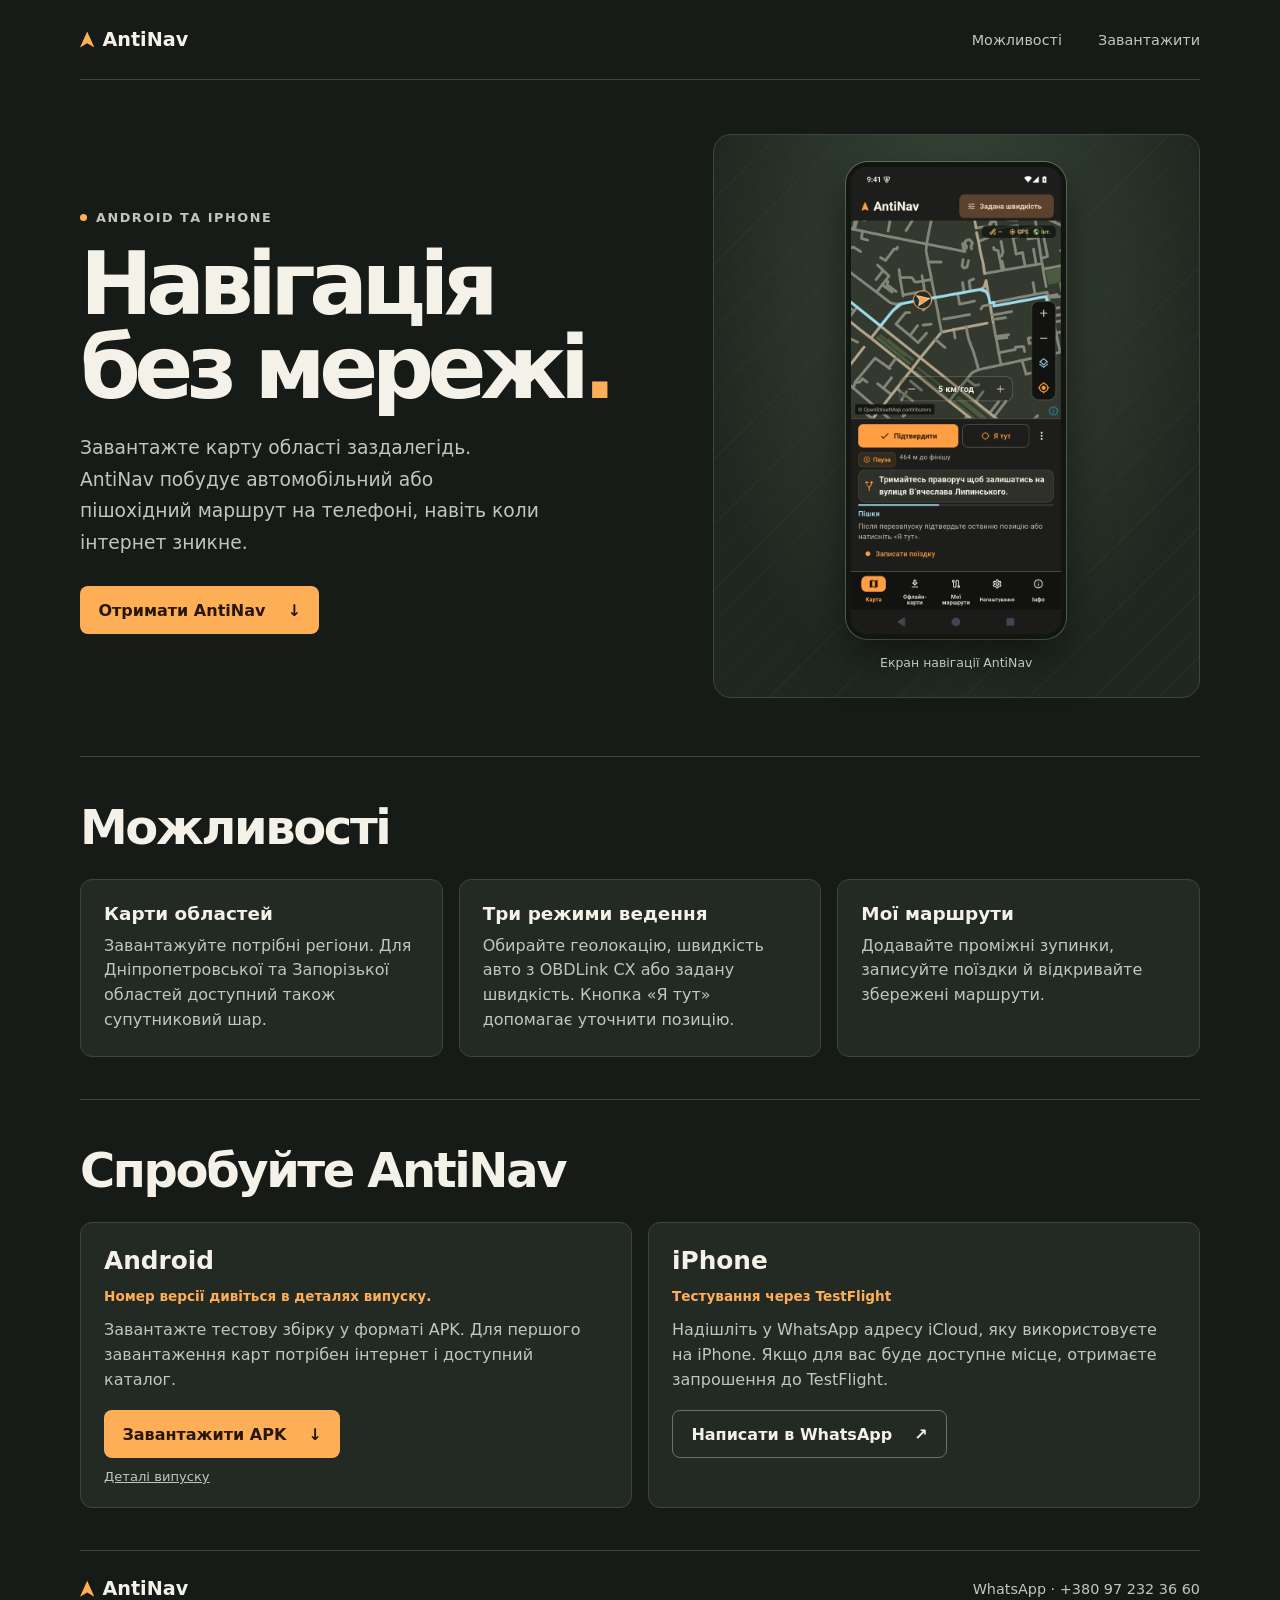
==== index.html @ 68376d42 "Publish the AntiNav product page" ====
<!doctype html>
<html lang="uk">
<head>
  <meta charset="utf-8">
  <meta name="viewport" content="width=device-width, initial-scale=1">
  <meta name="description" content="AntiNav — український офлайн-навігатор для Android та iPhone. Завантажте тестову версію або долучіться до TestFlight.">
  <meta name="theme-color" content="#171b18">
  <title>AntiNav — офлайн-навігація</title>
  <link rel="stylesheet" href="site.css">
  <script src="site.js" defer></script>
</head>
<body>
  <header class="shell top">
    <a class="brand" href="./"><span class="marker" aria-hidden="true"></span> AntiNav</a>
    <nav aria-label="Навігація сторінкою">
      <a href="#about">Можливості</a>
      <a href="#download">Завантажити</a>
    </nav>
  </header>

  <main class="shell">
    <section class="hero" aria-labelledby="title">
      <div class="intro">
        <p class="eyebrow"><span></span> Android та iPhone</p>
        <h1 id="title">Навігація<br>без мережі<span>.</span></h1>
        <p class="lead">Завантажте карту області заздалегідь. AntiNav побудує автомобільний або пішохідний маршрут на телефоні, навіть коли інтернет зникне.</p>
        <a class="button primary" href="#download">Отримати AntiNav <span aria-hidden="true">↓</span></a>
      </div>
      <figure class="preview">
        <div class="phone">
          <img src="map-preview.png" width="1080" height="2400" alt="Екран AntiNav з офлайн-картою, лінією маршруту та кнопкою «Я тут»">
        </div>
        <figcaption>Екран навігації AntiNav</figcaption>
      </figure>
    </section>

    <section class="section" id="about" aria-labelledby="features-title">
      <h2 id="features-title">Можливості</h2>
      <div class="features">
        <article><h3>Карти областей</h3><p>Завантажуйте потрібні регіони. Для Дніпропетровської та Запорізької областей доступний також супутниковий шар.</p></article>
        <article><h3>Три режими ведення</h3><p>Обирайте геолокацію, швидкість авто з OBDLink CX або задану швидкість. Кнопка «Я тут» допомагає уточнити позицію.</p></article>
        <article><h3>Мої маршрути</h3><p>Додавайте проміжні зупинки, записуйте поїздки й відкривайте збережені маршрути.</p></article>
      </div>
    </section>

    <section class="section download" id="download" aria-labelledby="download-title">
      <h2 id="download-title">Спробуйте AntiNav</h2>
      <div class="cards">
        <article class="card">
          <h3>Android</h3>
          <p class="version" id="android-version" aria-live="polite">Перевіряємо номер версії…</p>
          <p>Завантажте тестову збірку у форматі APK. Для першого завантаження карт потрібен інтернет і доступний каталог.</p>
          <a class="button primary" href="https://github.com/prosto-dev/antinav-site/releases/latest/download/AntiNav.apk">Завантажити APK <span aria-hidden="true">↓</span></a>
          <a class="small-link" href="https://github.com/prosto-dev/antinav-site/releases/latest">Деталі випуску</a>
        </article>
        <article class="card">
          <h3>iPhone</h3>
          <p class="version">Тестування через TestFlight</p>
          <p>Надішліть у WhatsApp адресу iCloud, яку використовуєте на iPhone. Якщо для вас буде доступне місце, отримаєте запрошення до TestFlight.</p>
          <a class="button outline" href="https://wa.me/380972323660?text=%D0%92%D1%96%D1%82%D0%B0%D1%8E%21%20%D0%A5%D0%BE%D1%87%D1%83%20%D1%82%D0%B5%D1%81%D1%82%D1%83%D0%B2%D0%B0%D1%82%D0%B8%20AntiNav%20%D0%BD%D0%B0%20iPhone.%20%D0%9C%D0%BE%D1%8F%20%D0%B0%D0%B4%D1%80%D0%B5%D1%81%D0%B0%20iCloud%3A%20">Написати в WhatsApp <span aria-hidden="true">↗</span></a>
        </article>
      </div>
    </section>
  </main>

  <footer class="shell foot">
    <span class="brand"><span class="marker" aria-hidden="true"></span> AntiNav</span>
    <a href="https://wa.me/380972323660">WhatsApp · +380 97 232 36 60</a>
  </footer>
</body>
</html>
---- site.css ----
:root {
  color-scheme: dark;
  --ink: #171b18;
  --panel: #232923;
  --line: #3c473c;
  --text: #f4f1e8;
  --muted: #c0c7bc;
  --accent: #ffae58;
  font-family: "Inter", system-ui, sans-serif;
  background: var(--ink);
  color: var(--text);
}
* { box-sizing: border-box; }
body { margin: 0; }
a { color: inherit; }
a:focus-visible { outline: 2px solid var(--accent); outline-offset: 5px; }
.shell { width: min(1120px, calc(100% - 64px)); margin-inline: auto; }
.top, .foot { display: flex; justify-content: space-between; align-items: center; gap: 20px; }
.top { min-height: 80px; border-bottom: 1px solid var(--line); }
.brand { display: inline-flex; align-items: center; gap: .5rem; font-size: 1.2rem; font-weight: 800; text-decoration: none; }
.marker { width: .9rem; height: 1rem; background: var(--accent); clip-path: polygon(50% 0, 100% 100%, 50% 73%, 0 100%); }
nav { display: flex; gap: clamp(16px, 4vw, 36px); }
nav a, .foot a { color: var(--muted); text-decoration: none; font-size: .9rem; }
nav a:hover, .foot a:hover, .small-link:hover { color: var(--accent); }
.hero { display: grid; grid-template-columns: 1fr .82fr; align-items: center; gap: 38px; padding: 54px 0 58px; }
.eyebrow { display: flex; align-items: center; gap: 9px; color: var(--muted); font-size: .8rem; font-weight: 650; letter-spacing: .12em; text-transform: uppercase; }
.eyebrow span { width: 7px; height: 7px; background: var(--accent); border-radius: 50%; }
h1 { margin: 18px 0; font-size: clamp(3rem, 6.8vw, 6.5rem); font-weight: 820; line-height: .96; letter-spacing: -.075em; }
h1 span { color: var(--accent); }
.lead { max-width: 470px; color: var(--muted); font-size: clamp(1rem, 1.8vw, 1.17rem); line-height: 1.68; margin: 22px 0 28px; }
.button { display: inline-flex; align-items: center; justify-content: space-between; gap: 22px; padding: .85rem 1.15rem; min-height: 48px; border-radius: 8px; text-decoration: none; font-weight: 750; transition: background-color .18s; }
.primary { background: var(--accent); color: #271707; }
.primary:hover { background: #ffc17f; }
.outline { border: 1px solid #657368; }
.outline:hover { background: #334035; }
.preview { margin: 0; min-height: 520px; padding: 27px; display: grid; place-items: center; align-content: center; border: 1px solid var(--line); border-radius: 18px; background: radial-gradient(ellipse at 50% 27%, #3c4b3d, transparent 75%), repeating-linear-gradient(135deg, transparent 0 22px, #a3b49c0c 22px 23px), #202720; }
.phone { width: min(100%, 220px); overflow: hidden; border-radius: 22px; border: 5px solid #111611; box-shadow: 0 20px 44px #0008, 0 0 0 1px #6c7865; }
.phone img { width: 100%; height: auto; display: block; }
figcaption { color: var(--muted); margin-top: 16px; font-size: .78rem; }
.section { padding: 42px 0; border-top: 1px solid var(--line); }
h2 { margin: 0 0 24px; font-size: clamp(1.85rem, 4vw, 3rem); letter-spacing: -.05em; }
h3 { margin: 0 0 10px; font-size: 1.15rem; }
.features, .cards { display: grid; gap: 16px; }
.features { grid-template-columns: repeat(3, 1fr); }
.features article, .card { padding: 23px; background: var(--panel); border: 1px solid var(--line); border-radius: 12px; }
.features p, .card p { color: var(--muted); line-height: 1.55; margin: 0; }
.cards { grid-template-columns: 1fr 1fr; }
.card { display: flex; flex-direction: column; align-items: flex-start; gap: 11px; }
.card h3 { margin: 0; font-size: 1.55rem; }
.card .version { font-size: .85rem; color: var(--accent); font-weight: 700; }
.card .button { margin-top: 7px; }
.small-link { font-size: .82rem; color: var(--muted); }
.foot { border-top: 1px solid var(--line); padding: 26px 0 38px; flex-wrap: wrap; }
@media (max-width: 760px) {
  .shell { width: calc(100% - 36px); }
  .hero { grid-template-columns: 1fr; gap: 28px; padding: 32px 0 40px; }
  .preview { min-height: auto; padding: 24px; }
  .phone { width: min(100%, 182px); }
  .features, .cards { grid-template-columns: 1fr; }
  .section { padding: 32px 0; }
}
@media (prefers-reduced-motion: reduce) {
  .button { transition: none; }
}
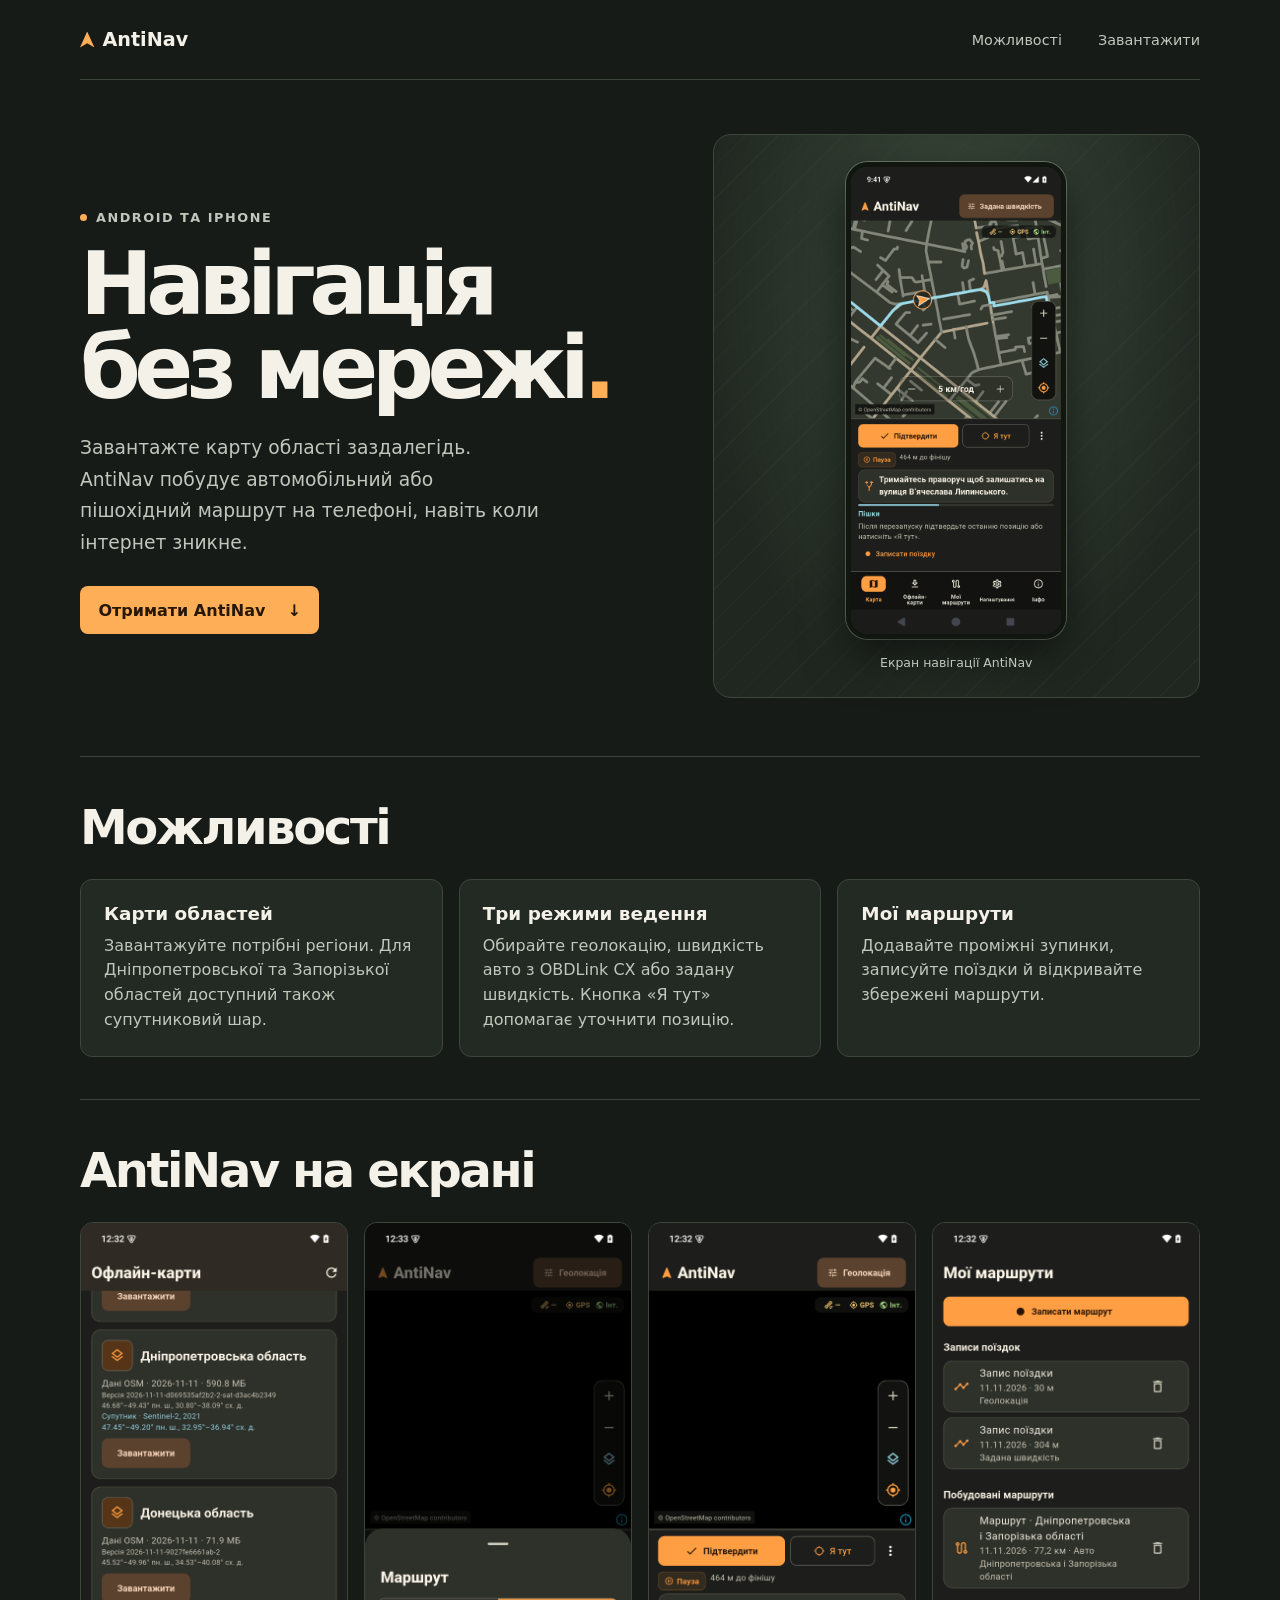
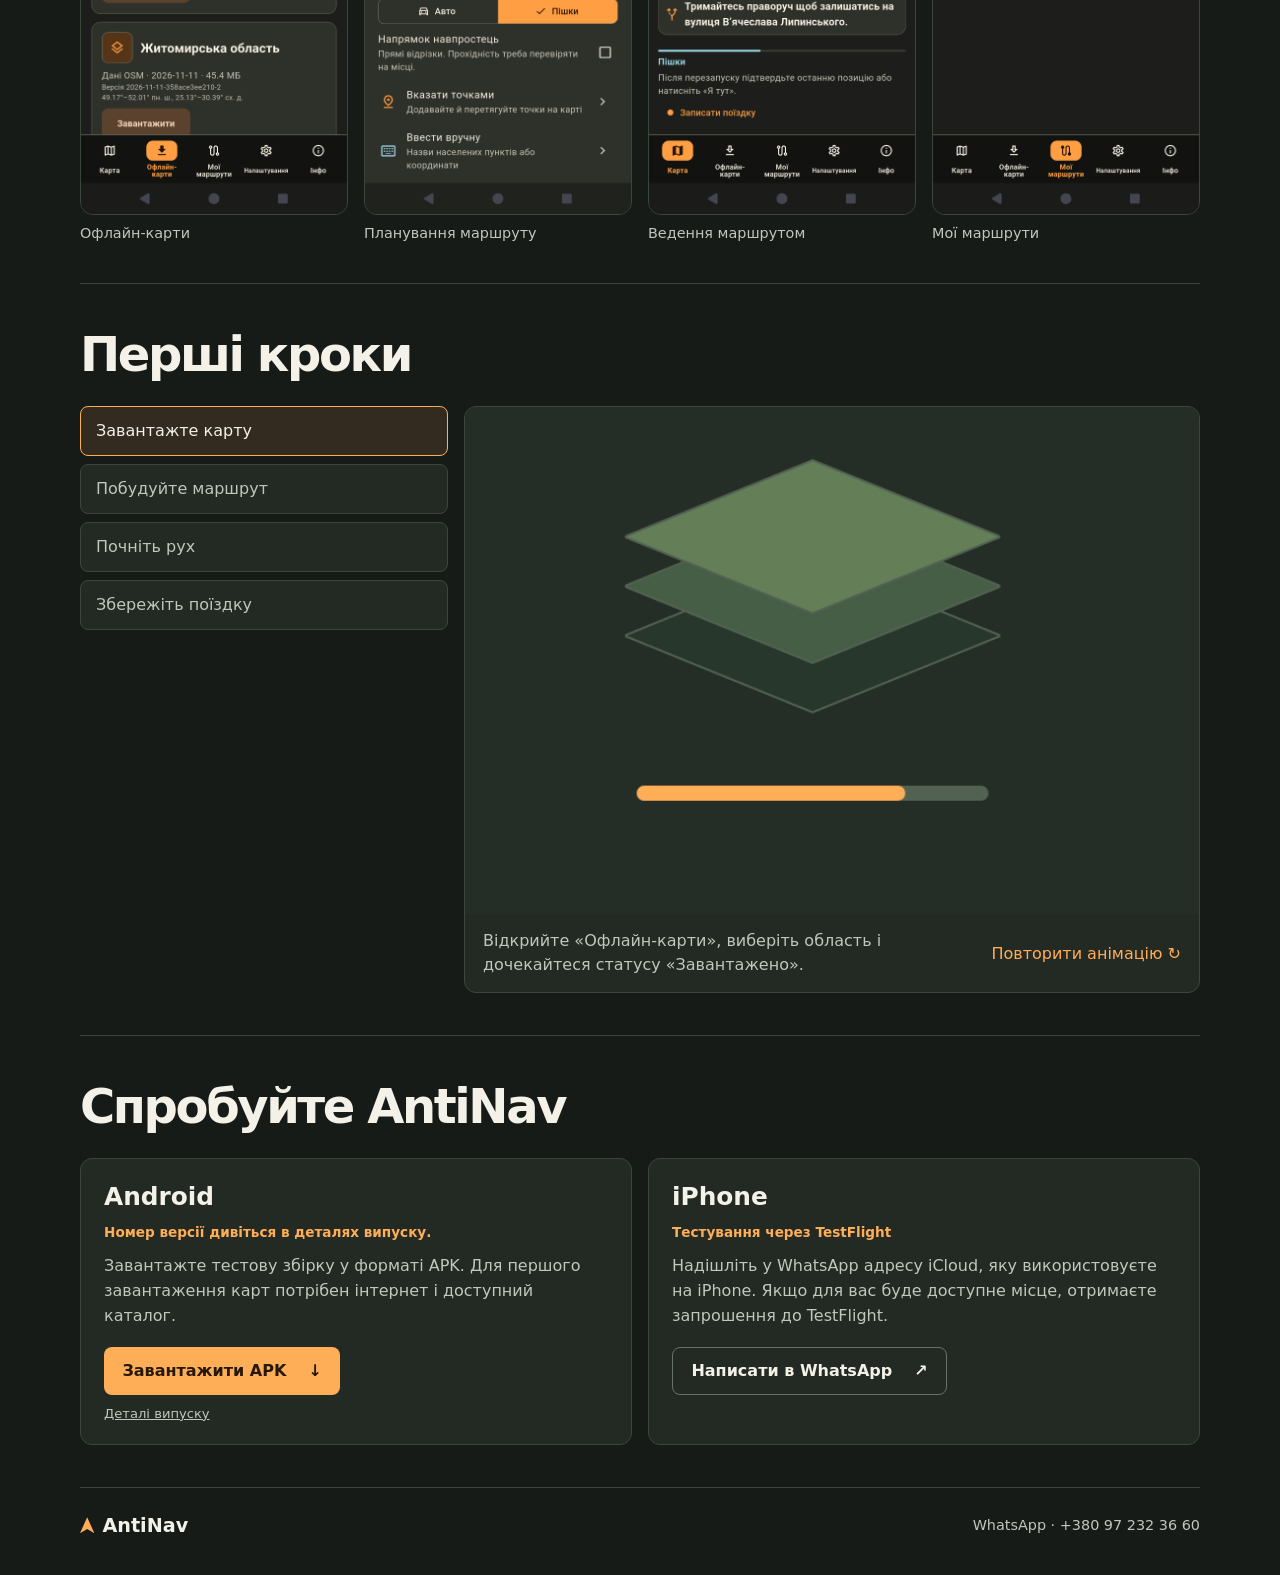
==== commit e0e4932f: "Add the AntiNav gallery and animated guide" ====
--- a/index.html
+++ b/index.html
@@ -8,6 +8,7 @@
   <title>AntiNav — офлайн-навігація</title>
   <link rel="stylesheet" href="site.css">
   <script src="site.js" defer></script>
+  <script src="guide.js" defer></script>
 </head>
 <body>
   <header class="shell top">
@@ -43,6 +44,47 @@
       </div>
     </section>
 
+    <section class="section" id="screenshots" aria-labelledby="screenshots-title">
+      <h2 id="screenshots-title">AntiNav на екрані</h2>
+      <div class="screenshots">
+        <figure>
+          <a href="screens/maps.png" target="_blank" rel="noopener"><img src="screens/maps.png" width="1080" height="2400" loading="lazy" alt="Відкрити скріншот каталогу офлайн-карт"></a>
+          <figcaption>Офлайн-карти</figcaption>
+        </figure>
+        <figure>
+          <a href="screens/route.png" target="_blank" rel="noopener"><img src="screens/route.png" width="1080" height="2400" loading="lazy" alt="Відкрити скріншот прокладання маршруту"></a>
+          <figcaption>Планування маршруту</figcaption>
+        </figure>
+        <figure>
+          <a href="screens/guidance.png" target="_blank" rel="noopener"><img src="screens/guidance.png" width="1080" height="2400" loading="lazy" alt="Відкрити скріншот ведення маршрутом"></a>
+          <figcaption>Ведення маршрутом</figcaption>
+        </figure>
+        <figure>
+          <a href="screens/trips.png" target="_blank" rel="noopener"><img src="screens/trips.png" width="1080" height="2400" loading="lazy" alt="Відкрити скріншот збережених маршрутів"></a>
+          <figcaption>Мої маршрути</figcaption>
+        </figure>
+      </div>
+    </section>
+
+    <section class="section" id="guide" aria-labelledby="guide-title">
+      <h2 id="guide-title">Перші кроки</h2>
+      <div class="guide">
+        <div class="guide-steps" aria-label="Кроки інструкції">
+          <button type="button" aria-pressed="true" data-step="0">Завантажте карту</button>
+          <button type="button" aria-pressed="false" data-step="1">Побудуйте маршрут</button>
+          <button type="button" aria-pressed="false" data-step="2">Почніть рух</button>
+          <button type="button" aria-pressed="false" data-step="3">Збережіть поїздку</button>
+        </div>
+        <div class="guide-scene">
+          <canvas width="680" height="470" aria-hidden="true"></canvas>
+          <div class="guide-caption">
+            <p id="guide-description" aria-live="polite">Відкрийте «Офлайн-карти», виберіть область і дочекайтеся статусу «Завантажено».</p>
+            <button class="replay" type="button">Повторити анімацію <span aria-hidden="true">↻</span></button>
+          </div>
+        </div>
+      </div>
+    </section>
+
     <section class="section download" id="download" aria-labelledby="download-title">
       <h2 id="download-title">Спробуйте AntiNav</h2>
       <div class="cards">
@@ -50,8 +92,8 @@
           <h3>Android</h3>
           <p class="version" id="android-version" aria-live="polite">Перевіряємо номер версії…</p>
           <p>Завантажте тестову збірку у форматі APK. Для першого завантаження карт потрібен інтернет і доступний каталог.</p>
-          <a class="button primary" href="https://github.com/prosto-dev/antinav-site/releases/latest/download/AntiNav.apk">Завантажити APK <span aria-hidden="true">↓</span></a>
-          <a class="small-link" href="https://github.com/prosto-dev/antinav-site/releases/latest">Деталі випуску</a>
+          <a class="button primary" href="https://github.com/prosto-dev/anti-nav/releases/latest/download/AntiNav.apk">Завантажити APK <span aria-hidden="true">↓</span></a>
+          <a class="small-link" href="https://github.com/prosto-dev/anti-nav/releases/latest">Деталі випуску</a>
         </article>
         <article class="card">
           <h3>iPhone</h3>
--- a/site.css
+++ b/site.css
@@ -51,6 +51,24 @@
 .card .button { margin-top: 7px; }
 .small-link { font-size: .82rem; color: var(--muted); }
 .foot { border-top: 1px solid var(--line); padding: 26px 0 38px; flex-wrap: wrap; }
+.screenshots { display: grid; grid-template-columns: repeat(4, minmax(0, 1fr)); gap: 16px; }
+.screenshots figure { margin: 0; min-width: 0; }
+.screenshots a { display: block; overflow: hidden; border-radius: 13px; border: 1px solid var(--line); }
+.screenshots a:hover { border-color: var(--accent); }
+.screenshots img { display: block; width: 100%; height: auto; }
+.screenshots figcaption { margin-top: 10px; font-size: .9rem; }
+.guide { display: grid; grid-template-columns: minmax(200px, 1fr) minmax(0, 2fr); gap: 16px; }
+.guide-steps { display: grid; align-content: start; gap: 8px; }
+.guide button { cursor: pointer; font: inherit; }
+.guide-steps button { min-height: 50px; padding: 12px 15px; border-radius: 8px; border: 1px solid var(--line); background: var(--panel); color: var(--muted); text-align: left; }
+.guide-steps button[aria-pressed="true"] { color: var(--text); background: #332a20; border-color: var(--accent); }
+.guide button:focus-visible { outline: 2px solid var(--accent); outline-offset: 3px; }
+.guide-scene { overflow: hidden; border: 1px solid var(--line); border-radius: 12px; background: var(--panel); }
+.guide-scene canvas { display: block; width: 100%; height: auto; background: #252e26; }
+.guide-caption { padding: 15px 18px; display: flex; flex-wrap: wrap; align-items: center; gap: 8px 16px; }
+.guide-caption p { flex: 1 1 15rem; margin: 0; color: var(--muted); line-height: 1.5; }
+.replay { min-height: 44px; padding: 7px 0; border: 0; background: none; color: var(--accent); }
+.replay[hidden] { display: none; }
 @media (max-width: 760px) {
   .shell { width: calc(100% - 36px); }
   .hero { grid-template-columns: 1fr; gap: 28px; padding: 32px 0 40px; }
@@ -58,6 +76,9 @@
   .phone { width: min(100%, 182px); }
   .features, .cards { grid-template-columns: 1fr; }
   .section { padding: 32px 0; }
+  .screenshots { grid-template-columns: repeat(2, minmax(0, 1fr)); gap: 16px 10px; }
+  .guide { grid-template-columns: 1fr; }
+  .guide-steps { grid-template-columns: repeat(2, minmax(0, 1fr)); }
 }
 @media (prefers-reduced-motion: reduce) {
   .button { transition: none; }
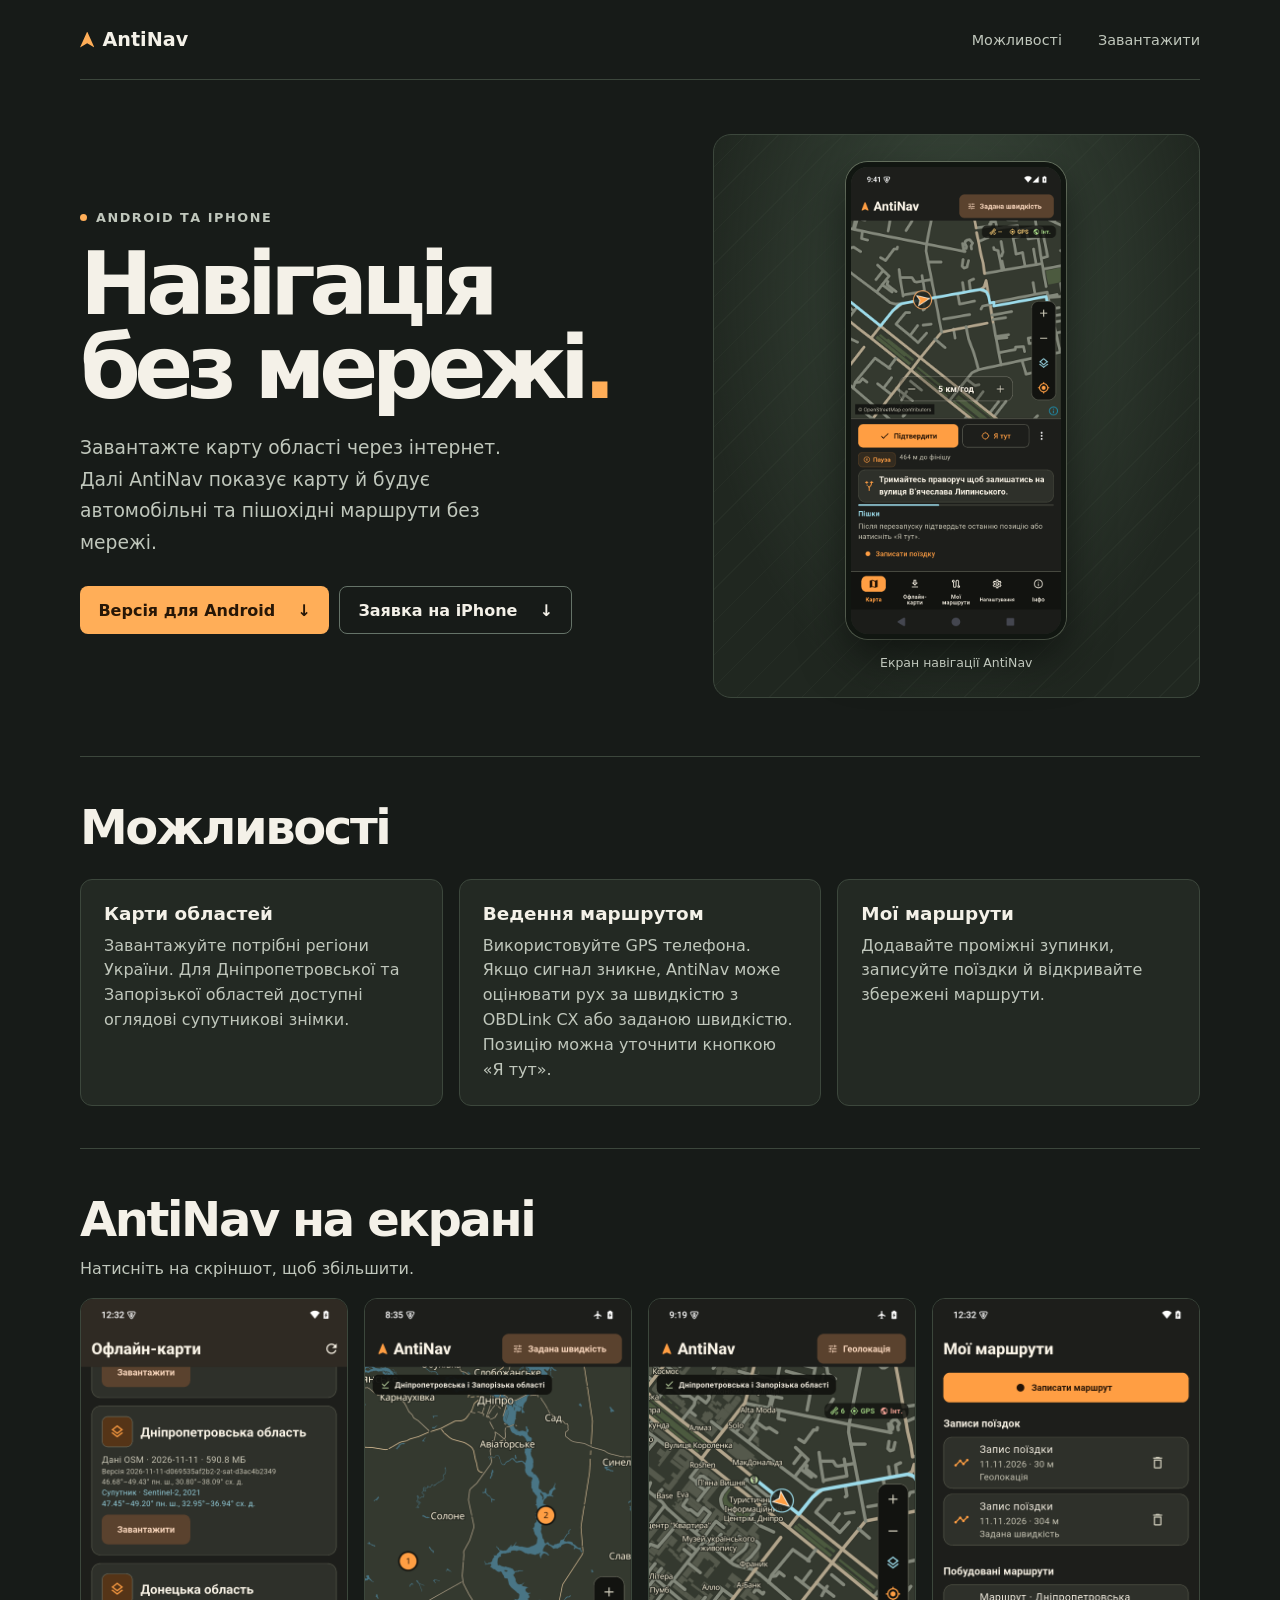
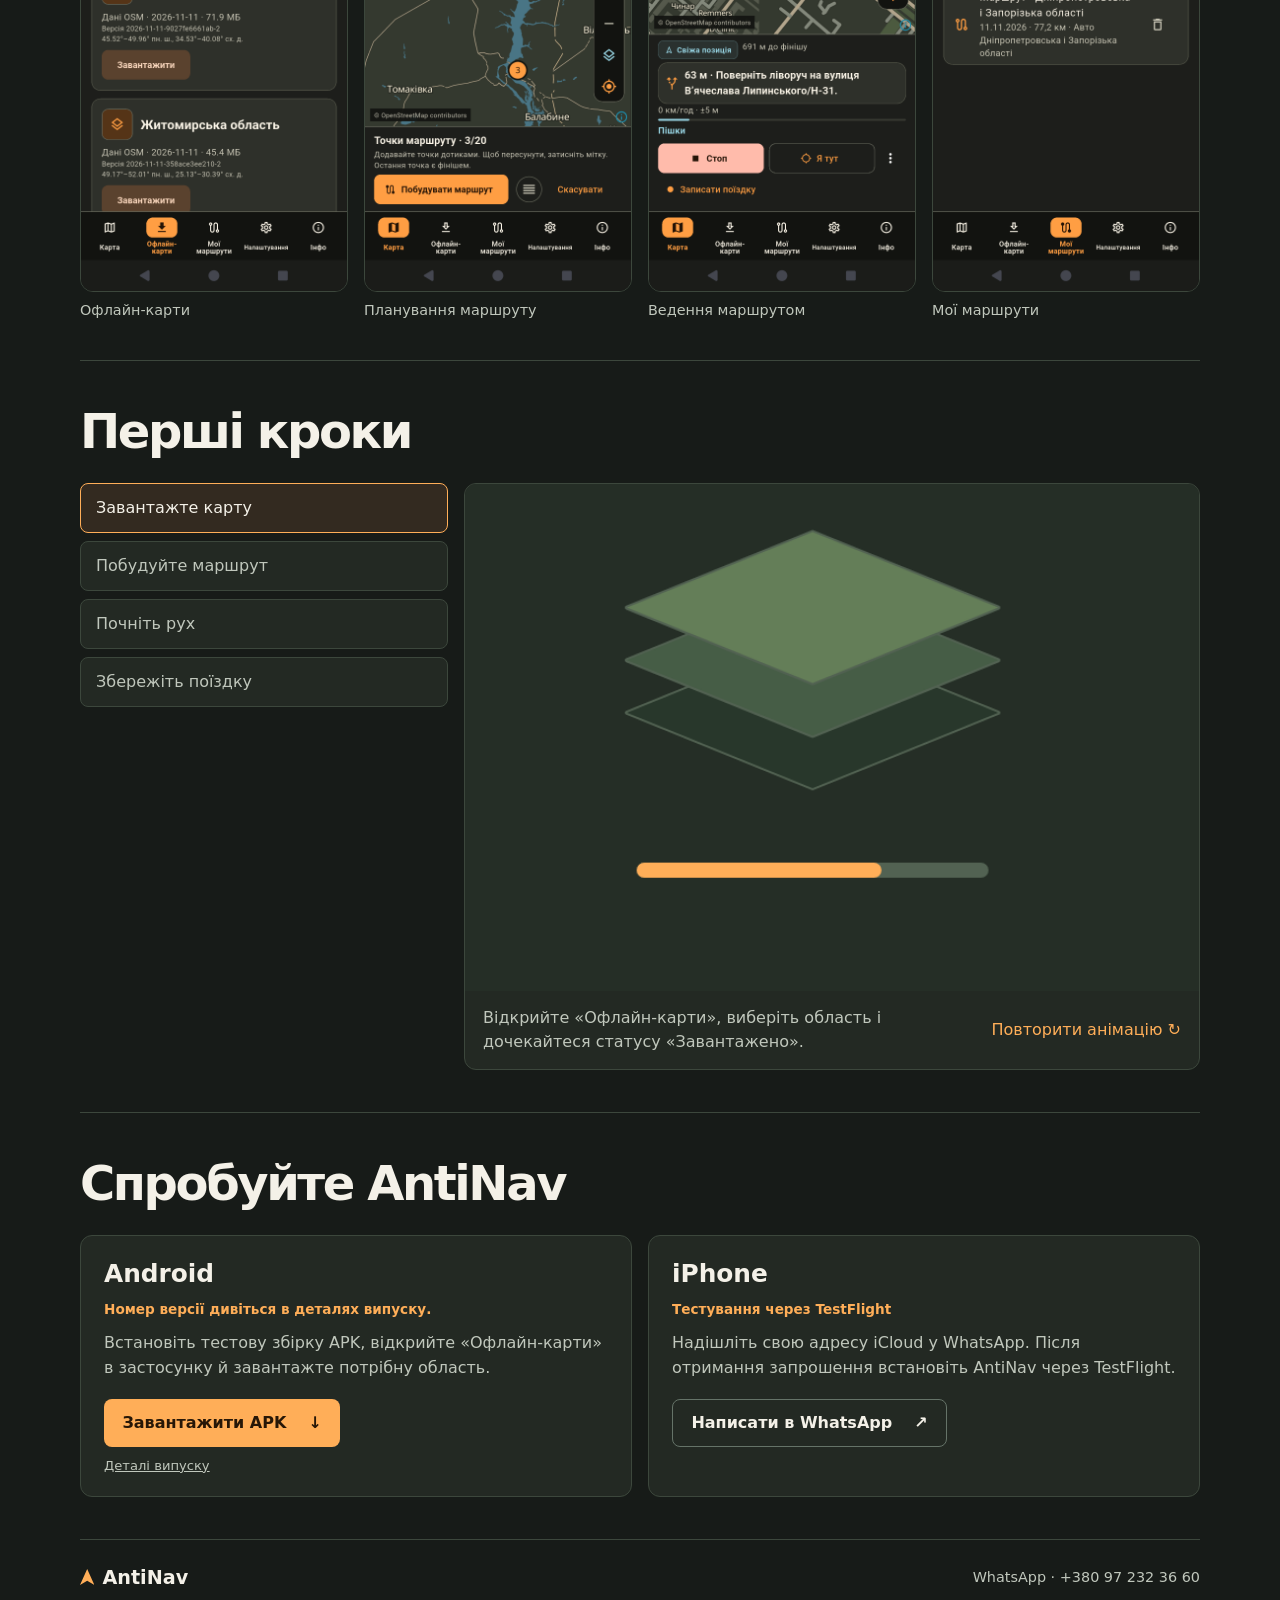
==== commit fb16679e: "Open screenshots in a dialog and clarify app onboarding" ====
--- a/index.html
+++ b/index.html
@@ -6,8 +6,8 @@
   <meta name="description" content="AntiNav — український офлайн-навігатор для Android та iPhone. Завантажте тестову версію або долучіться до TestFlight.">
   <meta name="theme-color" content="#171b18">
   <title>AntiNav — офлайн-навігація</title>
-  <link rel="stylesheet" href="site.css">
-  <script src="site.js" defer></script>
+  <link rel="stylesheet" href="site.css?v=viewer">
+  <script src="site.js?v=viewer" defer></script>
   <script src="guide.js" defer></script>
 </head>
 <body>
@@ -24,13 +24,16 @@
       <div class="intro">
         <p class="eyebrow"><span></span> Android та iPhone</p>
         <h1 id="title">Навігація<br>без мережі<span>.</span></h1>
-        <p class="lead">Завантажте карту області заздалегідь. AntiNav побудує автомобільний або пішохідний маршрут на телефоні, навіть коли інтернет зникне.</p>
-        <a class="button primary" href="#download">Отримати AntiNav <span aria-hidden="true">↓</span></a>
+        <p class="lead">Завантажте карту області через інтернет. Далі AntiNav показує карту й будує автомобільні та пішохідні маршрути без мережі.</p>
+        <div class="hero-actions">
+          <a class="button primary" href="#android">Версія для Android <span aria-hidden="true">↓</span></a>
+          <a class="button outline" href="#iphone">Заявка на iPhone <span aria-hidden="true">↓</span></a>
+        </div>
       </div>
       <figure class="preview">
-        <div class="phone">
+        <a class="phone screenshot-link" href="map-preview.png" data-screenshot>
           <img src="map-preview.png" width="1080" height="2400" alt="Екран AntiNav з офлайн-картою, лінією маршруту та кнопкою «Я тут»">
-        </div>
+        </a>
         <figcaption>Екран навігації AntiNav</figcaption>
       </figure>
     </section>
@@ -38,29 +41,30 @@
     <section class="section" id="about" aria-labelledby="features-title">
       <h2 id="features-title">Можливості</h2>
       <div class="features">
-        <article><h3>Карти областей</h3><p>Завантажуйте потрібні регіони. Для Дніпропетровської та Запорізької областей доступний також супутниковий шар.</p></article>
-        <article><h3>Три режими ведення</h3><p>Обирайте геолокацію, швидкість авто з OBDLink CX або задану швидкість. Кнопка «Я тут» допомагає уточнити позицію.</p></article>
+        <article><h3>Карти областей</h3><p>Завантажуйте потрібні регіони України. Для Дніпропетровської та Запорізької областей доступні оглядові супутникові знімки.</p></article>
+        <article><h3>Ведення маршрутом</h3><p>Використовуйте GPS телефона. Якщо сигнал зникне, AntiNav може оцінювати рух за швидкістю з OBDLink CX або заданою швидкістю. Позицію можна уточнити кнопкою «Я тут».</p></article>
         <article><h3>Мої маршрути</h3><p>Додавайте проміжні зупинки, записуйте поїздки й відкривайте збережені маршрути.</p></article>
       </div>
     </section>
 
     <section class="section" id="screenshots" aria-labelledby="screenshots-title">
       <h2 id="screenshots-title">AntiNav на екрані</h2>
+      <p class="gallery-hint">Натисніть на скріншот, щоб збільшити.</p>
       <div class="screenshots">
         <figure>
-          <a href="screens/maps.png" target="_blank" rel="noopener"><img src="screens/maps.png" width="1080" height="2400" loading="lazy" alt="Відкрити скріншот каталогу офлайн-карт"></a>
+          <a class="screenshot-link" href="screens/maps.png" data-screenshot><img src="screens/maps.png" width="1080" height="2400" loading="lazy" alt="Каталог офлайн-карт із розмірами пакетів та кнопками завантаження"></a>
           <figcaption>Офлайн-карти</figcaption>
         </figure>
         <figure>
-          <a href="screens/route.png" target="_blank" rel="noopener"><img src="screens/route.png" width="1080" height="2400" loading="lazy" alt="Відкрити скріншот прокладання маршруту"></a>
+          <a class="screenshot-link" href="screens/route.png" data-screenshot><img src="screens/route.png" width="1080" height="2400" loading="lazy" alt="Три пронумеровані точки на карті й кнопка «Побудувати маршрут»"></a>
           <figcaption>Планування маршруту</figcaption>
         </figure>
         <figure>
-          <a href="screens/guidance.png" target="_blank" rel="noopener"><img src="screens/guidance.png" width="1080" height="2400" loading="lazy" alt="Відкрити скріншот ведення маршрутом"></a>
+          <a class="screenshot-link" href="screens/guidance.png" data-screenshot><img src="screens/guidance.png" width="1080" height="2400" loading="lazy" alt="Карта з поточною позицією, відстанню до фінішу та підказкою про поворот"></a>
           <figcaption>Ведення маршрутом</figcaption>
         </figure>
         <figure>
-          <a href="screens/trips.png" target="_blank" rel="noopener"><img src="screens/trips.png" width="1080" height="2400" loading="lazy" alt="Відкрити скріншот збережених маршрутів"></a>
+          <a class="screenshot-link" href="screens/trips.png" data-screenshot><img src="screens/trips.png" width="1080" height="2400" loading="lazy" alt="Список записаних поїздок і побудованих маршрутів"></a>
           <figcaption>Мої маршрути</figcaption>
         </figure>
       </div>
@@ -88,22 +92,39 @@
     <section class="section download" id="download" aria-labelledby="download-title">
       <h2 id="download-title">Спробуйте AntiNav</h2>
       <div class="cards">
-        <article class="card">
+        <article class="card" id="android">
           <h3>Android</h3>
           <p class="version" id="android-version" aria-live="polite">Перевіряємо номер версії…</p>
-          <p>Завантажте тестову збірку у форматі APK. Для першого завантаження карт потрібен інтернет і доступний каталог.</p>
+          <p>Встановіть тестову збірку APK, відкрийте «Офлайн-карти» в застосунку й завантажте потрібну область.</p>
           <a class="button primary" href="https://github.com/prosto-dev/anti-nav/releases/latest/download/AntiNav.apk">Завантажити APK <span aria-hidden="true">↓</span></a>
           <a class="small-link" href="https://github.com/prosto-dev/anti-nav/releases/latest">Деталі випуску</a>
         </article>
-        <article class="card">
+        <article class="card" id="iphone">
           <h3>iPhone</h3>
           <p class="version">Тестування через TestFlight</p>
-          <p>Надішліть у WhatsApp адресу iCloud, яку використовуєте на iPhone. Якщо для вас буде доступне місце, отримаєте запрошення до TestFlight.</p>
+          <p>Надішліть свою адресу iCloud у WhatsApp. Після отримання запрошення встановіть AntiNav через TestFlight.</p>
           <a class="button outline" href="https://wa.me/380972323660?text=%D0%92%D1%96%D1%82%D0%B0%D1%8E%21%20%D0%A5%D0%BE%D1%87%D1%83%20%D1%82%D0%B5%D1%81%D1%82%D1%83%D0%B2%D0%B0%D1%82%D0%B8%20AntiNav%20%D0%BD%D0%B0%20iPhone.%20%D0%9C%D0%BE%D1%8F%20%D0%B0%D0%B4%D1%80%D0%B5%D1%81%D0%B0%20iCloud%3A%20">Написати в WhatsApp <span aria-hidden="true">↗</span></a>
         </article>
       </div>
     </section>
   </main>
+
+  <dialog class="screenshot-viewer" aria-labelledby="screenshot-title">
+    <div class="viewer-content">
+      <header class="viewer-header">
+        <h2 id="screenshot-title">Скріншоти AntiNav</h2>
+        <form method="dialog">
+          <button type="submit" aria-label="Закрити скріншот" autofocus>×</button>
+        </form>
+      </header>
+      <div class="viewer-image"><img src="map-preview.png" alt=""></div>
+      <div class="viewer-controls">
+        <button type="button" data-direction="-1" aria-label="Попередній скріншот">←</button>
+        <span class="viewer-count" aria-live="polite"></span>
+        <button type="button" data-direction="1" aria-label="Наступний скріншот">→</button>
+      </div>
+    </div>
+  </dialog>
 
   <footer class="shell foot">
     <span class="brand"><span class="marker" aria-hidden="true"></span> AntiNav</span>
--- a/site.css
+++ b/site.css
@@ -33,6 +33,7 @@
 .primary:hover { background: #ffc17f; }
 .outline { border: 1px solid #657368; }
 .outline:hover { background: #334035; }
+.hero-actions { display: flex; flex-wrap: wrap; gap: 10px; }
 .preview { margin: 0; min-height: 520px; padding: 27px; display: grid; place-items: center; align-content: center; border: 1px solid var(--line); border-radius: 18px; background: radial-gradient(ellipse at 50% 27%, #3c4b3d, transparent 75%), repeating-linear-gradient(135deg, transparent 0 22px, #a3b49c0c 22px 23px), #202720; }
 .phone { width: min(100%, 220px); overflow: hidden; border-radius: 22px; border: 5px solid #111611; box-shadow: 0 20px 44px #0008, 0 0 0 1px #6c7865; }
 .phone img { width: 100%; height: auto; display: block; }
@@ -51,6 +52,8 @@
 .card .button { margin-top: 7px; }
 .small-link { font-size: .82rem; color: var(--muted); }
 .foot { border-top: 1px solid var(--line); padding: 26px 0 38px; flex-wrap: wrap; }
+.gallery-hint { margin: -12px 0 20px; color: var(--muted); }
+.screenshot-link { cursor: zoom-in; }
 .screenshots { display: grid; grid-template-columns: repeat(4, minmax(0, 1fr)); gap: 16px; }
 .screenshots figure { margin: 0; min-width: 0; }
 .screenshots a { display: block; overflow: hidden; border-radius: 13px; border: 1px solid var(--line); }
@@ -69,6 +72,37 @@
 .guide-caption p { flex: 1 1 15rem; margin: 0; color: var(--muted); line-height: 1.5; }
 .replay { min-height: 44px; padding: 7px 0; border: 0; background: none; color: var(--accent); }
 .replay[hidden] { display: none; }
+#android, #iphone { scroll-margin-top: 16px; }
+.screenshot-viewer {
+  width: min(540px, calc(100% - 24px));
+  max-height: calc(100dvh - 24px);
+  padding: 0;
+  border: 1px solid var(--line);
+  border-radius: 14px;
+  background: var(--panel);
+  color: var(--text);
+}
+.screenshot-viewer::backdrop { background: #080b09e8; }
+html:has(.screenshot-viewer[open]) { overflow: hidden; }
+.viewer-header, .viewer-controls { display: flex; align-items: center; justify-content: space-between; gap: 12px; padding: 6px 12px; }
+.viewer-header h2 { margin: 0; font-size: 1rem; letter-spacing: normal; }
+.viewer-content button {
+  min-width: 44px;
+  min-height: 44px;
+  padding: 0;
+  border: 1px solid var(--line);
+  border-radius: 8px;
+  background: var(--ink);
+  color: var(--text);
+  font-family: inherit;
+  font-size: 1.25rem;
+  cursor: pointer;
+}
+.viewer-content button:hover { border-color: var(--accent); }
+.viewer-content button:focus-visible { outline: 2px solid var(--accent); outline-offset: 2px; }
+.viewer-image { display: grid; place-items: center; background: var(--ink); }
+.viewer-image img { display: block; width: auto; height: auto; max-width: 100%; max-height: calc(100dvh - 150px); }
+.viewer-count { color: var(--muted); font-size: .85rem; }
 @media (max-width: 760px) {
   .shell { width: calc(100% - 36px); }
   .hero { grid-template-columns: 1fr; gap: 28px; padding: 32px 0 40px; }
@@ -80,6 +114,10 @@
   .guide { grid-template-columns: 1fr; }
   .guide-steps { grid-template-columns: repeat(2, minmax(0, 1fr)); }
 }
+@media (max-width: 420px) {
+  .top, nav { gap: 12px; }
+  nav a { font-size: .82rem; }
+}
 @media (prefers-reduced-motion: reduce) {
   .button { transition: none; }
 }
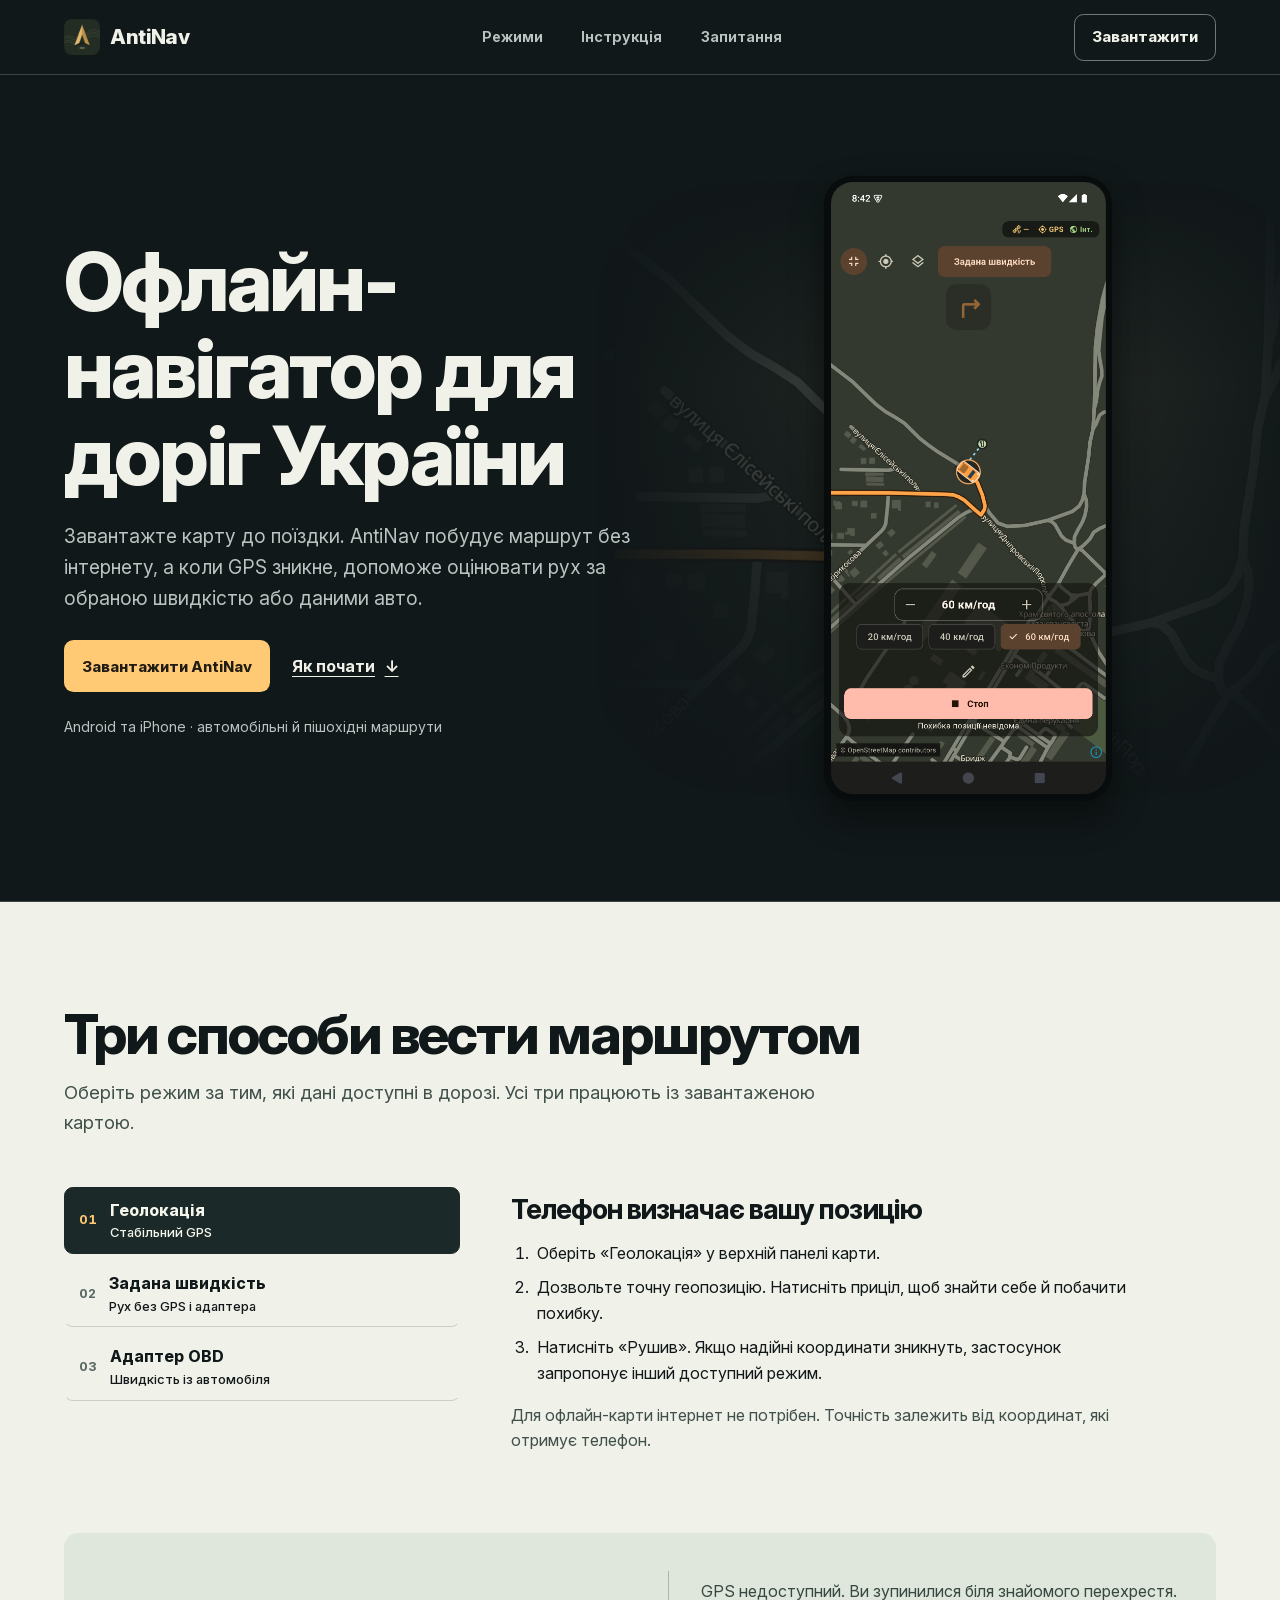
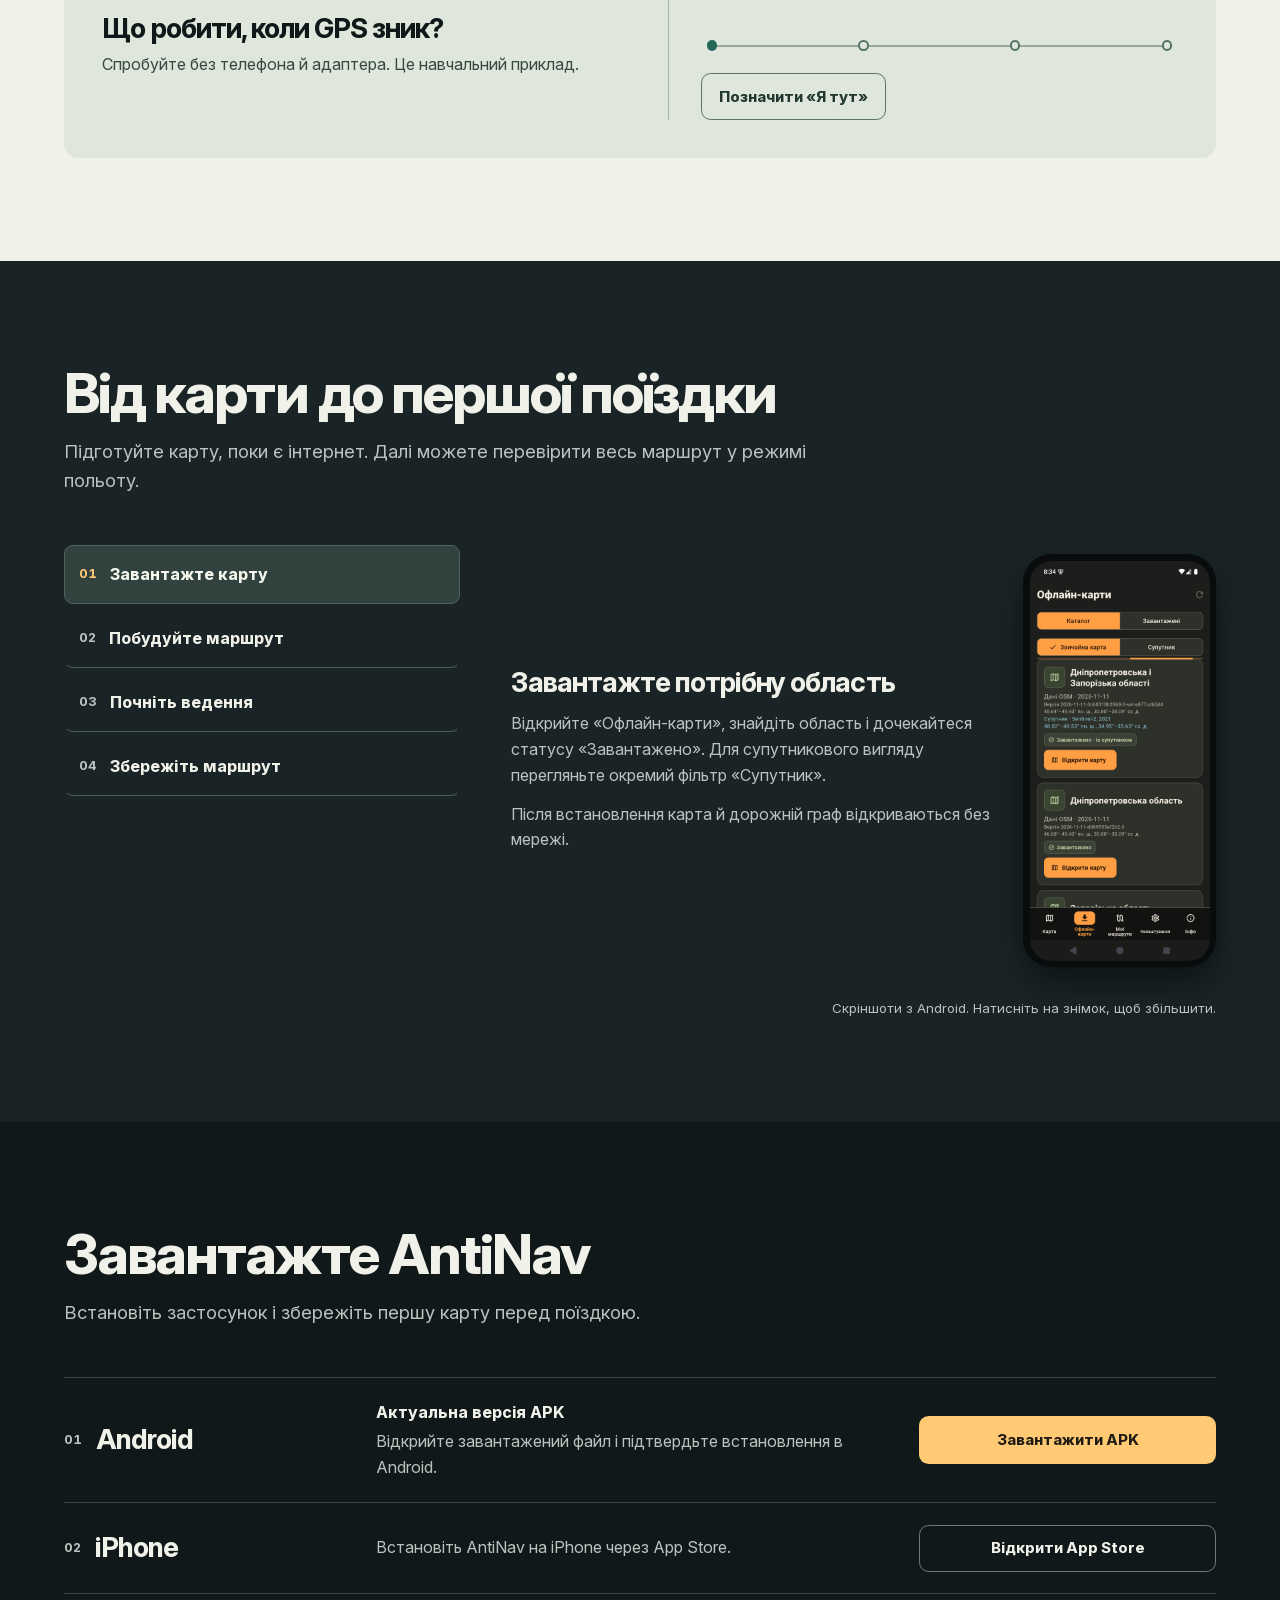
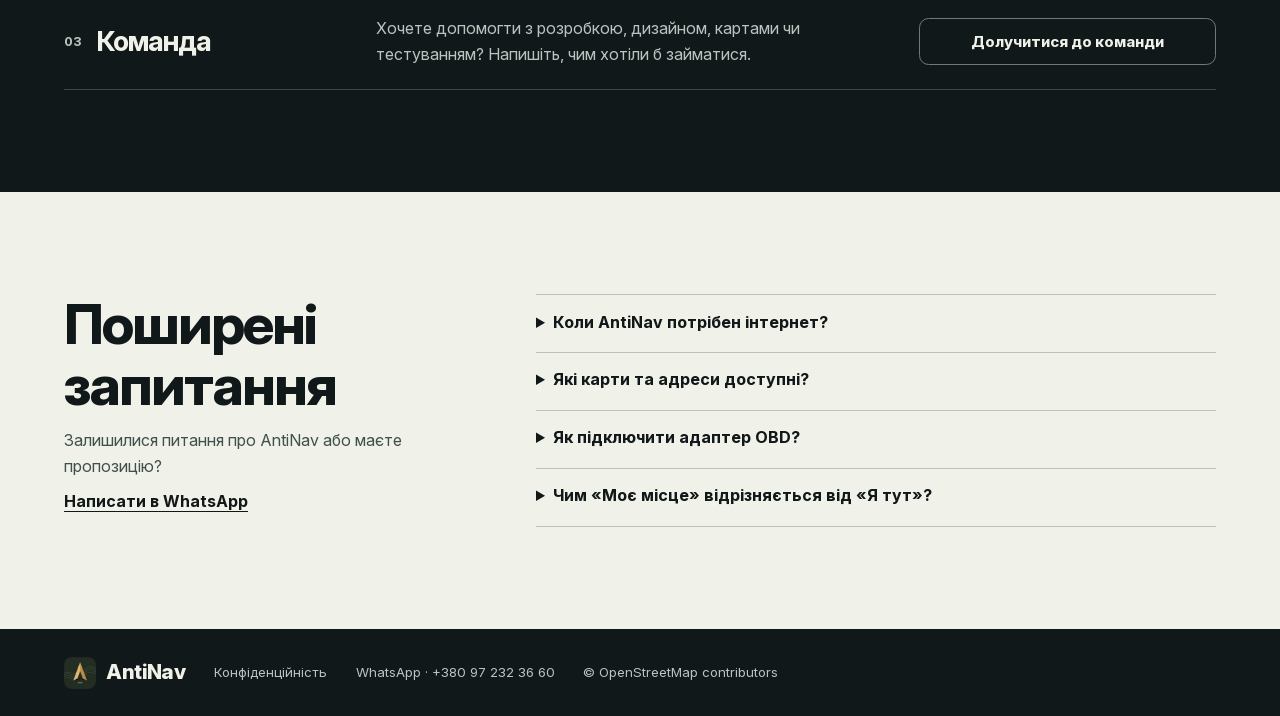
==== commit 6a90aa4e: "Redesign AntiNav website with onboarding, current screenshots and direct installs Explain all three " ====
--- a/index.html
+++ b/index.html
@@ -1,110 +1,173 @@
 <!doctype html>
-<html lang="uk">
+<html lang="uk" data-type="software">
 <head>
   <meta charset="utf-8">
   <meta name="viewport" content="width=device-width, initial-scale=1">
-  <meta name="description" content="AntiNav — український офлайн-навігатор для Android та iPhone. Завантажте тестову версію або долучіться до TestFlight.">
-  <meta name="theme-color" content="#171b18">
-  <title>AntiNav — офлайн-навігація</title>
-  <link rel="stylesheet" href="site.css?v=viewer">
-  <script src="site.js?v=viewer" defer></script>
-  <script src="guide.js" defer></script>
+  <meta name="page-type" content="software">
+  <meta name="site-kind" content="software">
+  <meta name="description" content="AntiNav — український офлайн-навігатор для Android та iPhone. Дізнайтеся, як завантажити карту, побудувати маршрут і вибрати режим, коли зникає GPS.">
+  <meta name="theme-color" content="#111819">
+  <meta property="og:type" content="website">
+  <meta property="og:locale" content="uk_UA">
+  <meta property="og:title" content="AntiNav — офлайн-навігатор для України">
+  <meta property="og:description" content="Готуйте карту й маршрут заздалегідь. Спробуйте три режими навігації в короткій інтерактивній інструкції.">
+  <meta property="og:url" content="https://prosto-dev.github.io/anti-nav/">
+  <meta property="og:image" content="https://prosto-dev.github.io/anti-nav/preview.jpg">
+  <meta property="og:image:width" content="1200">
+  <meta property="og:image:height" content="630">
+  <meta property="og:image:alt" content="AntiNav і екран офлайн-навігації на телефоні">
+  <meta name="twitter:card" content="summary_large_image">
+  <title>AntiNav — офлайн-навігатор для України</title>
+  <link rel="canonical" href="https://prosto-dev.github.io/anti-nav/">
+  <link rel="icon" href="icon.png" type="image/png">
+  <link rel="preload" href="fonts/InterVariable.woff2" as="font" type="font/woff2" crossorigin>
+  <link rel="stylesheet" href="site.css?v=3">
+  <script src="site.js?v=3" defer></script>
 </head>
 <body>
-  <header class="shell top">
-    <a class="brand" href="./"><span class="marker" aria-hidden="true"></span> AntiNav</a>
-    <nav aria-label="Навігація сторінкою">
-      <a href="#about">Можливості</a>
-      <a href="#download">Завантажити</a>
-    </nav>
+  <a class="skip" href="#main">До основного вмісту</a>
+  <header class="top">
+    <div class="wrap top-inner">
+      <a class="brand" href="./"><img src="icon.png" width="36" height="36" alt="">AntiNav</a>
+      <nav aria-label="Основне меню"><a href="#modes">Режими</a><a href="#guide">Інструкція</a><a href="#faq">Запитання</a></nav>
+      <a class="button top-action" href="#download">Завантажити</a>
+    </div>
   </header>
 
-  <main class="shell">
+  <main id="main">
     <section class="hero" aria-labelledby="title">
-      <div class="intro">
-        <p class="eyebrow"><span></span> Android та iPhone</p>
-        <h1 id="title">Навігація<br>без мережі<span>.</span></h1>
-        <p class="lead">Завантажте карту області через інтернет. Далі AntiNav показує карту й будує автомобільні та пішохідні маршрути без мережі.</p>
-        <div class="hero-actions">
-          <a class="button primary" href="#android">Версія для Android <span aria-hidden="true">↓</span></a>
-          <a class="button outline" href="#iphone">Заявка на iPhone <span aria-hidden="true">↓</span></a>
+      <div class="wrap hero-inner">
+        <div class="hero-copy" data-enter>
+          <h1 id="title">Офлайн-навігатор для доріг України</h1>
+          <p class="hero-lead">Завантажте карту до поїздки. AntiNav побудує маршрут без інтернету, а коли GPS зникне, допоможе оцінювати рух за обраною швидкістю або даними авто.</p>
+          <div class="actions">
+            <a class="button primary" href="#download">Завантажити AntiNav</a>
+            <a class="text-action" href="#guide">Як почати <span aria-hidden="true">↓</span></a>
+          </div>
+          <p class="hero-note">Android та iPhone · автомобільні й пішохідні маршрути</p>
         </div>
-      </div>
-      <figure class="preview">
-        <a class="phone screenshot-link" href="map-preview.png" data-screenshot>
-          <img src="map-preview.png" width="1080" height="2400" alt="Екран AntiNav з офлайн-картою, лінією маршруту та кнопкою «Я тут»">
-        </a>
-        <figcaption>Екран навігації AntiNav</figcaption>
-      </figure>
-    </section>
-
-    <section class="section" id="about" aria-labelledby="features-title">
-      <h2 id="features-title">Можливості</h2>
-      <div class="features">
-        <article><h3>Карти областей</h3><p>Завантажуйте потрібні регіони України. Для Дніпропетровської та Запорізької областей доступні оглядові супутникові знімки.</p></article>
-        <article><h3>Ведення маршрутом</h3><p>Використовуйте GPS телефона. Якщо сигнал зникне, AntiNav може оцінювати рух за швидкістю з OBDLink CX або заданою швидкістю. Позицію можна уточнити кнопкою «Я тут».</p></article>
-        <article><h3>Мої маршрути</h3><p>Додавайте проміжні зупинки, записуйте поїздки й відкривайте збережені маршрути.</p></article>
+        <div class="hero-art" data-enter>
+          <div class="hero-map" aria-hidden="true"></div>
+          <a class="phone main-phone" href="screens/road.png" data-screenshot="Режим «У дорозі»">
+            <img src="screens/road.png" width="1080" height="2400" fetchpriority="high" alt="AntiNav у повноекранному режимі «У дорозі»: офлайн-карта, лінія маршруту й індикатори сигналу">
+          </a>
+        </div>
       </div>
     </section>
 
-    <section class="section" id="screenshots" aria-labelledby="screenshots-title">
-      <h2 id="screenshots-title">AntiNav на екрані</h2>
-      <p class="gallery-hint">Натисніть на скріншот, щоб збільшити.</p>
-      <div class="screenshots">
-        <figure>
-          <a class="screenshot-link" href="screens/maps.png" data-screenshot><img src="screens/maps.png" width="1080" height="2400" loading="lazy" alt="Каталог офлайн-карт із розмірами пакетів та кнопками завантаження"></a>
-          <figcaption>Офлайн-карти</figcaption>
-        </figure>
-        <figure>
-          <a class="screenshot-link" href="screens/route.png" data-screenshot><img src="screens/route.png" width="1080" height="2400" loading="lazy" alt="Три пронумеровані точки на карті й кнопка «Побудувати маршрут»"></a>
-          <figcaption>Планування маршруту</figcaption>
-        </figure>
-        <figure>
-          <a class="screenshot-link" href="screens/guidance.png" data-screenshot><img src="screens/guidance.png" width="1080" height="2400" loading="lazy" alt="Карта з поточною позицією, відстанню до фінішу та підказкою про поворот"></a>
-          <figcaption>Ведення маршрутом</figcaption>
-        </figure>
-        <figure>
-          <a class="screenshot-link" href="screens/trips.png" data-screenshot><img src="screens/trips.png" width="1080" height="2400" loading="lazy" alt="Список записаних поїздок і побудованих маршрутів"></a>
-          <figcaption>Мої маршрути</figcaption>
-        </figure>
-      </div>
-    </section>
-
-    <section class="section" id="guide" aria-labelledby="guide-title">
-      <h2 id="guide-title">Перші кроки</h2>
-      <div class="guide">
-        <div class="guide-steps" aria-label="Кроки інструкції">
-          <button type="button" aria-pressed="true" data-step="0">Завантажте карту</button>
-          <button type="button" aria-pressed="false" data-step="1">Побудуйте маршрут</button>
-          <button type="button" aria-pressed="false" data-step="2">Почніть рух</button>
-          <button type="button" aria-pressed="false" data-step="3">Збережіть поїздку</button>
+    <section class="modes section" id="modes" aria-labelledby="modes-title">
+      <div class="wrap">
+        <div class="section-head">
+          <h2 id="modes-title">Три способи вести маршрутом</h2>
+          <p>Оберіть режим за тим, які дані доступні в дорозі. Усі три працюють із завантаженою картою.</p>
         </div>
-        <div class="guide-scene">
-          <canvas width="680" height="470" aria-hidden="true"></canvas>
-          <div class="guide-caption">
-            <p id="guide-description" aria-live="polite">Відкрийте «Офлайн-карти», виберіть область і дочекайтеся статусу «Завантажено».</p>
-            <button class="replay" type="button">Повторити анімацію <span aria-hidden="true">↻</span></button>
+        <div class="mode-layout" data-switcher>
+          <div class="switch-list" aria-label="Режими навігації">
+            <button type="button" id="mode-gps-tab" aria-controls="mode-gps"><span class="mode-index" aria-hidden="true">01</span><span>Геолокація<small>Стабільний GPS</small></span></button>
+            <button type="button" id="mode-manual-tab" aria-controls="mode-manual"><span class="mode-index" aria-hidden="true">02</span><span>Задана швидкість<small>Рух без GPS і адаптера</small></span></button>
+            <button type="button" id="mode-obd-tab" aria-controls="mode-obd"><span class="mode-index" aria-hidden="true">03</span><span>Адаптер OBD<small>Швидкість із автомобіля</small></span></button>
+          </div>
+          <div class="mode-panels">
+            <article class="mode-panel" id="mode-gps" aria-labelledby="mode-gps-tab">
+              <h3>Телефон визначає вашу позицію</h3>
+              <ol><li>Оберіть «Геолокація» у верхній панелі карти.</li><li>Дозвольте точну геопозицію. Натисніть приціл, щоб знайти себе й побачити похибку.</li><li>Натисніть «Рушив». Якщо надійні координати зникнуть, застосунок запропонує інший доступний режим.</li></ol>
+              <p class="mode-note">Для офлайн-карти інтернет не потрібен. Точність залежить від координат, які отримує телефон.</p>
+            </article>
+            <article class="mode-panel" id="mode-manual" aria-labelledby="mode-manual-tab">
+              <h3>Ви задаєте швидкість руху</h3>
+              <ol><li>Зупиніться в безпечному місці. Натисніть «Я тут» і позначте відому точку на карті.</li><li>Оберіть «Задана швидкість», налаштуйте її кнопками «−» і «+» та натисніть «Рушив».</li><li>Підтверджуйте фактичний напрямок, коли застосунок запитає про поворот. На зупинці натисніть «Стоп».</li></ol>
+              <p class="mode-note">Позиція розрахункова. Уточнюйте її біля відомих місць, якщо оцінка розходиться з вашим шляхом.</p>
+            </article>
+            <article class="mode-panel" id="mode-obd" aria-labelledby="mode-obd-tab">
+              <h3>Автомобіль передає швидкість</h3>
+              <ol><li>Підключіть сумісний OBD-II адаптер і ввімкніть запалювання.</li><li>У «Налаштуваннях» виберіть тип з’єднання. Перевірте, що AntiNav отримує актуальну швидкість. Значення 0 км/год на стоянці підходить.</li><li>Запустіть ведення і підтверджуйте повороти. Якщо швидкість перестане надходити, просування зупиниться.</li></ol>
+              <p class="mode-note">Підтримуються сумісні BLE та Wi-Fi адаптери. Bluetooth Classic доступний на Android. <a href="#faq-obd">Як підключитися</a></p>
+            </article>
+          </div>
+        </div>
+        <div class="practice">
+          <div>
+            <h3>Що робити, коли GPS зник?</h3>
+            <p>Спробуйте без телефона й адаптера. Це навчальний приклад.</p>
+          </div>
+          <div class="exercise" data-exercise>
+            <p class="exercise-status" aria-live="polite">GPS недоступний. Ви зупинилися біля знайомого перехрестя.</p>
+            <div class="exercise-track" aria-hidden="true"><span></span><i></i><i></i><i></i><i></i></div>
+            <button class="button light-button" type="button" hidden>Позначити «Я тут»</button>
+            <noscript><p>Позначте «Я тут», виберіть задану швидкість і натисніть «Рушив».</p></noscript>
           </div>
         </div>
       </div>
     </section>
 
+    <section class="guide section" id="guide" aria-labelledby="guide-title">
+      <div class="wrap">
+        <div class="section-head">
+          <h2 id="guide-title">Від карти до першої поїздки</h2>
+          <p>Підготуйте карту, поки є інтернет. Далі можете перевірити весь маршрут у режимі польоту.</p>
+        </div>
+        <div class="guide-layout" data-switcher>
+          <div class="switch-list guide-list" aria-label="Кроки інструкції">
+            <button type="button" id="guide-map-tab" aria-controls="guide-map"><span class="mode-index">01</span><span>Завантажте карту</span></button>
+            <button type="button" id="guide-route-tab" aria-controls="guide-route"><span class="mode-index">02</span><span>Побудуйте маршрут</span></button>
+            <button type="button" id="guide-run-tab" aria-controls="guide-run"><span class="mode-index">03</span><span>Почніть ведення</span></button>
+            <button type="button" id="guide-save-tab" aria-controls="guide-save"><span class="mode-index">04</span><span>Збережіть маршрут</span></button>
+          </div>
+          <div class="guide-panels">
+            <article class="guide-panel" id="guide-map" aria-labelledby="guide-map-tab">
+              <div><h3>Завантажте потрібну область</h3><p>Відкрийте «Офлайн-карти», знайдіть область і дочекайтеся статусу «Завантажено». Для супутникового вигляду перегляньте окремий фільтр «Супутник».</p><p>Після встановлення карта й дорожній граф відкриваються без мережі.</p></div>
+              <a class="phone guide-phone" href="screens/catalog-103.png" data-screenshot="Офлайн-карти"><img src="screens/catalog-103.png" width="1080" height="2400" loading="lazy" alt="Каталог AntiNav із фільтрами «Звичайна карта» і «Супутник»"></a>
+            </article>
+            <article class="guide-panel" id="guide-route" aria-labelledby="guide-route-tab">
+              <div><h3>Позначте старт і фініш</h3><p>Натисніть «Маршрут». Виберіть авто або пішки, а тоді вкажіть точки на карті чи введіть адресу або координати.</p><p>Якщо потрібна зупинка дорогою, додайте проміжну точку. Порядок можна змінити до виїзду.</p></div>
+              <a class="phone guide-phone" href="screens/route-103.png" data-screenshot="Прокладений офлайн-маршрут"><img src="screens/route-103.png" width="1080" height="2400" loading="lazy" alt="Побудований автомобільний маршрут з відстанню до фінішу в AntiNav"></a>
+            </article>
+            <article class="guide-panel" id="guide-run" aria-labelledby="guide-run-tab">
+              <div><h3>Перевірте режим перед стартом</h3><p>Оберіть спосіб ведення й натисніть «Рушив». Перевірте початкове місце, карту та доступність GPS або швидкості.</p><p>Режим «У дорозі» ставить карту на весь екран. Кнопка «Я тут» дозволяє вручну уточнити місце й оновити маршрут до того самого фінішу.</p></div>
+              <a class="phone guide-phone" href="screens/modes-103.png" data-screenshot="Налаштування способу ведення"><img src="screens/modes-103.png" width="1080" height="2400" loading="lazy" alt="Три способи ведення у налаштуваннях AntiNav"></a>
+            </article>
+            <article class="guide-panel" id="guide-save" aria-labelledby="guide-save-tab">
+              <div><h3>Поверніться до маршруту пізніше</h3><p>Збережіть план або запишіть поїздку. Обидва варіанти відкриваються в розділі «Мої маршрути».</p><p>Після перезапуску активний маршрут відновлюється на паузі. Перевірте своє місце, перш ніж продовжити.</p></div>
+              <a class="phone guide-phone" href="screens/trips-103.png" data-screenshot="Мої маршрути"><img src="screens/trips-103.png" width="1080" height="2400" loading="lazy" alt="Список збережених маршрутів і кнопки додавання та запису в AntiNav"></a>
+            </article>
+          </div>
+        </div>
+        <p class="gallery-help">Скріншоти з Android. Натисніть на знімок, щоб збільшити.</p>
+      </div>
+    </section>
+
     <section class="section download" id="download" aria-labelledby="download-title">
-      <h2 id="download-title">Спробуйте AntiNav</h2>
-      <div class="cards">
-        <article class="card" id="android">
-          <h3>Android</h3>
-          <p class="version" id="android-version" aria-live="polite">Перевіряємо номер версії…</p>
-          <p>Встановіть тестову збірку APK, відкрийте «Офлайн-карти» в застосунку й завантажте потрібну область.</p>
-          <a class="button primary" href="https://github.com/prosto-dev/anti-nav/releases/latest/download/AntiNav.apk">Завантажити APK <span aria-hidden="true">↓</span></a>
-          <a class="small-link" href="https://github.com/prosto-dev/anti-nav/releases/latest">Деталі випуску</a>
-        </article>
-        <article class="card" id="iphone">
-          <h3>iPhone</h3>
-          <p class="version">Тестування через TestFlight</p>
-          <p>Надішліть свою адресу iCloud у WhatsApp. Після отримання запрошення встановіть AntiNav через TestFlight.</p>
-          <a class="button outline" href="https://wa.me/380972323660?text=%D0%92%D1%96%D1%82%D0%B0%D1%8E%21%20%D0%A5%D0%BE%D1%87%D1%83%20%D1%82%D0%B5%D1%81%D1%82%D1%83%D0%B2%D0%B0%D1%82%D0%B8%20AntiNav%20%D0%BD%D0%B0%20iPhone.%20%D0%9C%D0%BE%D1%8F%20%D0%B0%D0%B4%D1%80%D0%B5%D1%81%D0%B0%20iCloud%3A%20">Написати в WhatsApp <span aria-hidden="true">↗</span></a>
-        </article>
+      <div class="wrap">
+        <div class="section-head"><h2 id="download-title">Завантажте AntiNav</h2><p>Встановіть застосунок і збережіть першу карту перед поїздкою.</p></div>
+        <div class="download-rows">
+          <article id="android">
+            <div class="platform"><span class="platform-index" aria-hidden="true">01</span><h3>Android</h3></div>
+            <div class="download-copy"><p id="android-version">Актуальна версія APK</p><p>Відкрийте завантажений файл і підтвердьте встановлення в Android.</p></div>
+            <a class="button primary" href="https://github.com/prosto-dev/anti-nav/releases/latest/download/AntiNav.apk">Завантажити APK</a>
+          </article>
+          <article id="iphone">
+            <div class="platform"><span class="platform-index" aria-hidden="true">02</span><h3>iPhone</h3></div>
+            <div class="download-copy"><p>Встановіть AntiNav на iPhone через App Store.</p></div>
+            <a class="button outline" href="https://apps.apple.com/ua/app/id6833674862">Відкрити App Store</a>
+          </article>
+          <article id="team">
+            <div class="platform"><span class="platform-index" aria-hidden="true">03</span><h3>Команда</h3></div>
+            <div class="download-copy"><p>Хочете допомогти з розробкою, дизайном, картами чи тестуванням? Напишіть, чим хотіли б займатися.</p></div>
+            <a class="button outline" href="https://wa.me/380972323660?text=%D0%92%D1%96%D1%82%D0%B0%D1%8E%21%20%D0%A5%D0%BE%D1%87%D1%83%20%D0%B4%D0%BE%D0%BB%D1%83%D1%87%D0%B8%D1%82%D0%B8%D1%81%D1%8F%20%D0%B4%D0%BE%20%D0%BA%D0%BE%D0%BC%D0%B0%D0%BD%D0%B4%D0%B8%20AntiNav.">Долучитися до команди</a>
+          </article>
+        </div>
+      </div>
+    </section>
+
+    <section class="faq section" id="faq" aria-labelledby="faq-title">
+      <div class="wrap faq-layout">
+        <div><h2 id="faq-title">Поширені запитання</h2><p>Залишилися питання про AntiNav або маєте пропозицію?</p><a class="text-action" href="https://wa.me/380972323660">Написати в WhatsApp</a></div>
+        <div class="faq-list">
+          <details><summary>Коли AntiNav потрібен інтернет?</summary><p>Інтернет потрібен, щоб завантажити застосунок, карти й оновлення. Після встановлення потрібної області карта, побудова маршруту й збережені плани працюють офлайн.</p></details>
+          <details><summary>Які карти та адреси доступні?</summary><p>Звичайні карти областей України шукайте в каталозі. Для Дніпропетровської та Запорізької областей є окремі супутникові пакети й офлайн-адреси OSM. Щоб шукати вулиці й будинки, потрібна версія з підтримкою адресного індексу. Якщо підказки немає, позначте точку на карті або введіть координати.</p></details>
+          <details id="faq-obd"><summary>Як підключити адаптер OBD?</summary><p>Для BLE виберіть «Bluetooth LE» та знайдіть адаптер. Для Wi-Fi підключіться до мережі адаптера в налаштуваннях телефона й укажіть IP та порт з його інструкції. Для Bluetooth Classic на Android спочатку спаруйте пристрій у системі. У кожному випадку перевірте, чи застосунок зчитує актуальну швидкість.</p></details>
+          <details><summary>Чим «Моє місце» відрізняється від «Я тут»?</summary><p>Кнопка з прицілом запитує координати телефона і показує оцінку їхньої точності. «Я тут» дає змогу вручну позначити відоме місце, якщо координати недоступні або ненадійні.</p></details>
+        </div>
       </div>
     </section>
   </main>
@@ -112,12 +175,10 @@
   <dialog class="screenshot-viewer" aria-labelledby="screenshot-title">
     <div class="viewer-content">
       <header class="viewer-header">
-        <h2 id="screenshot-title">Скріншоти AntiNav</h2>
-        <form method="dialog">
-          <button type="submit" aria-label="Закрити скріншот" autofocus>×</button>
-        </form>
+        <h2 id="screenshot-title">Скріншот AntiNav</h2>
+        <form method="dialog"><button type="submit" aria-label="Закрити скріншот" autofocus>×</button></form>
       </header>
-      <div class="viewer-image"><img src="map-preview.png" alt=""></div>
+      <div class="viewer-image"><img src="screens/road.png" alt=""></div>
       <div class="viewer-controls">
         <button type="button" data-direction="-1" aria-label="Попередній скріншот">←</button>
         <span class="viewer-count" aria-live="polite"></span>
@@ -126,9 +187,13 @@
     </div>
   </dialog>
 
-  <footer class="shell foot">
-    <span class="brand"><span class="marker" aria-hidden="true"></span> AntiNav</span>
-    <a href="https://wa.me/380972323660">WhatsApp · +380 97 232 36 60</a>
+  <footer class="footer">
+    <div class="wrap footer-inner">
+      <a class="brand" href="./"><img src="icon.png" width="32" height="32" alt="">AntiNav</a>
+      <a href="privacy.html">Конфіденційність</a>
+      <a href="https://wa.me/380972323660">WhatsApp · +380 97 232 36 60</a>
+      <a href="https://www.openstreetmap.org/copyright">© OpenStreetMap contributors</a>
+    </div>
   </footer>
 </body>
-</html>
+</html>
--- a/site.css
+++ b/site.css
@@ -1,123 +1,215 @@
+@font-face {
+  font-family: Inter;
+  src: url("fonts/InterVariable.woff2") format("woff2");
+  font-weight: 100 900;
+  font-display: swap;
+}
+
 :root {
   color-scheme: dark;
-  --ink: #171b18;
-  --panel: #232923;
-  --line: #3c473c;
-  --text: #f4f1e8;
-  --muted: #c0c7bc;
-  --accent: #ffae58;
-  font-family: "Inter", system-ui, sans-serif;
+  --ink: #111819;
+  --surface: #1b2527;
+  --paper: #f0f1e9;
+  --muted: #b9c4c0;
+  --accent: #ffca73;
+  --border: #394647;
+  --ease: cubic-bezier(.22, 1, .36, 1);
+  --gutter: clamp(1.25rem, 5vw, 4.5rem);
+  font-family: Inter, system-ui, sans-serif;
   background: var(--ink);
-  color: var(--text);
-}
+  color: var(--paper);
+  scroll-behavior: smooth;
+}
+
 * { box-sizing: border-box; }
-body { margin: 0; }
-a { color: inherit; }
-a:focus-visible { outline: 2px solid var(--accent); outline-offset: 5px; }
-.shell { width: min(1120px, calc(100% - 64px)); margin-inline: auto; }
-.top, .foot { display: flex; justify-content: space-between; align-items: center; gap: 20px; }
-.top { min-height: 80px; border-bottom: 1px solid var(--line); }
-.brand { display: inline-flex; align-items: center; gap: .5rem; font-size: 1.2rem; font-weight: 800; text-decoration: none; }
-.marker { width: .9rem; height: 1rem; background: var(--accent); clip-path: polygon(50% 0, 100% 100%, 50% 73%, 0 100%); }
-nav { display: flex; gap: clamp(16px, 4vw, 36px); }
-nav a, .foot a { color: var(--muted); text-decoration: none; font-size: .9rem; }
-nav a:hover, .foot a:hover, .small-link:hover { color: var(--accent); }
-.hero { display: grid; grid-template-columns: 1fr .82fr; align-items: center; gap: 38px; padding: 54px 0 58px; }
-.eyebrow { display: flex; align-items: center; gap: 9px; color: var(--muted); font-size: .8rem; font-weight: 650; letter-spacing: .12em; text-transform: uppercase; }
-.eyebrow span { width: 7px; height: 7px; background: var(--accent); border-radius: 50%; }
-h1 { margin: 18px 0; font-size: clamp(3rem, 6.8vw, 6.5rem); font-weight: 820; line-height: .96; letter-spacing: -.075em; }
-h1 span { color: var(--accent); }
-.lead { max-width: 470px; color: var(--muted); font-size: clamp(1rem, 1.8vw, 1.17rem); line-height: 1.68; margin: 22px 0 28px; }
-.button { display: inline-flex; align-items: center; justify-content: space-between; gap: 22px; padding: .85rem 1.15rem; min-height: 48px; border-radius: 8px; text-decoration: none; font-weight: 750; transition: background-color .18s; }
-.primary { background: var(--accent); color: #271707; }
-.primary:hover { background: #ffc17f; }
-.outline { border: 1px solid #657368; }
-.outline:hover { background: #334035; }
-.hero-actions { display: flex; flex-wrap: wrap; gap: 10px; }
-.preview { margin: 0; min-height: 520px; padding: 27px; display: grid; place-items: center; align-content: center; border: 1px solid var(--line); border-radius: 18px; background: radial-gradient(ellipse at 50% 27%, #3c4b3d, transparent 75%), repeating-linear-gradient(135deg, transparent 0 22px, #a3b49c0c 22px 23px), #202720; }
-.phone { width: min(100%, 220px); overflow: hidden; border-radius: 22px; border: 5px solid #111611; box-shadow: 0 20px 44px #0008, 0 0 0 1px #6c7865; }
-.phone img { width: 100%; height: auto; display: block; }
-figcaption { color: var(--muted); margin-top: 16px; font-size: .78rem; }
-.section { padding: 42px 0; border-top: 1px solid var(--line); }
-h2 { margin: 0 0 24px; font-size: clamp(1.85rem, 4vw, 3rem); letter-spacing: -.05em; }
-h3 { margin: 0 0 10px; font-size: 1.15rem; }
-.features, .cards { display: grid; gap: 16px; }
-.features { grid-template-columns: repeat(3, 1fr); }
-.features article, .card { padding: 23px; background: var(--panel); border: 1px solid var(--line); border-radius: 12px; }
-.features p, .card p { color: var(--muted); line-height: 1.55; margin: 0; }
-.cards { grid-template-columns: 1fr 1fr; }
-.card { display: flex; flex-direction: column; align-items: flex-start; gap: 11px; }
-.card h3 { margin: 0; font-size: 1.55rem; }
-.card .version { font-size: .85rem; color: var(--accent); font-weight: 700; }
-.card .button { margin-top: 7px; }
-.small-link { font-size: .82rem; color: var(--muted); }
-.foot { border-top: 1px solid var(--line); padding: 26px 0 38px; flex-wrap: wrap; }
-.gallery-hint { margin: -12px 0 20px; color: var(--muted); }
-.screenshot-link { cursor: zoom-in; }
-.screenshots { display: grid; grid-template-columns: repeat(4, minmax(0, 1fr)); gap: 16px; }
-.screenshots figure { margin: 0; min-width: 0; }
-.screenshots a { display: block; overflow: hidden; border-radius: 13px; border: 1px solid var(--line); }
-.screenshots a:hover { border-color: var(--accent); }
-.screenshots img { display: block; width: 100%; height: auto; }
-.screenshots figcaption { margin-top: 10px; font-size: .9rem; }
-.guide { display: grid; grid-template-columns: minmax(200px, 1fr) minmax(0, 2fr); gap: 16px; }
-.guide-steps { display: grid; align-content: start; gap: 8px; }
-.guide button { cursor: pointer; font: inherit; }
-.guide-steps button { min-height: 50px; padding: 12px 15px; border-radius: 8px; border: 1px solid var(--line); background: var(--panel); color: var(--muted); text-align: left; }
-.guide-steps button[aria-pressed="true"] { color: var(--text); background: #332a20; border-color: var(--accent); }
-.guide button:focus-visible { outline: 2px solid var(--accent); outline-offset: 3px; }
-.guide-scene { overflow: hidden; border: 1px solid var(--line); border-radius: 12px; background: var(--panel); }
-.guide-scene canvas { display: block; width: 100%; height: auto; background: #252e26; }
-.guide-caption { padding: 15px 18px; display: flex; flex-wrap: wrap; align-items: center; gap: 8px 16px; }
-.guide-caption p { flex: 1 1 15rem; margin: 0; color: var(--muted); line-height: 1.5; }
-.replay { min-height: 44px; padding: 7px 0; border: 0; background: none; color: var(--accent); }
-.replay[hidden] { display: none; }
-#android, #iphone { scroll-margin-top: 16px; }
-.screenshot-viewer {
-  width: min(540px, calc(100% - 24px));
-  max-height: calc(100dvh - 24px);
-  padding: 0;
-  border: 1px solid var(--line);
-  border-radius: 14px;
-  background: var(--panel);
-  color: var(--text);
-}
-.screenshot-viewer::backdrop { background: #080b09e8; }
-html:has(.screenshot-viewer[open]) { overflow: hidden; }
-.viewer-header, .viewer-controls { display: flex; align-items: center; justify-content: space-between; gap: 12px; padding: 6px 12px; }
-.viewer-header h2 { margin: 0; font-size: 1rem; letter-spacing: normal; }
-.viewer-content button {
-  min-width: 44px;
-  min-height: 44px;
-  padding: 0;
-  border: 1px solid var(--line);
-  border-radius: 8px;
-  background: var(--ink);
-  color: var(--text);
-  font-family: inherit;
-  font-size: 1.25rem;
-  cursor: pointer;
-}
-.viewer-content button:hover { border-color: var(--accent); }
-.viewer-content button:focus-visible { outline: 2px solid var(--accent); outline-offset: 2px; }
-.viewer-image { display: grid; place-items: center; background: var(--ink); }
-.viewer-image img { display: block; width: auto; height: auto; max-width: 100%; max-height: calc(100dvh - 150px); }
-.viewer-count { color: var(--muted); font-size: .85rem; }
-@media (max-width: 760px) {
-  .shell { width: calc(100% - 36px); }
-  .hero { grid-template-columns: 1fr; gap: 28px; padding: 32px 0 40px; }
-  .preview { min-height: auto; padding: 24px; }
-  .phone { width: min(100%, 182px); }
-  .features, .cards { grid-template-columns: 1fr; }
-  .section { padding: 32px 0; }
-  .screenshots { grid-template-columns: repeat(2, minmax(0, 1fr)); gap: 16px 10px; }
-  .guide { grid-template-columns: 1fr; }
-  .guide-steps { grid-template-columns: repeat(2, minmax(0, 1fr)); }
-}
-@media (max-width: 420px) {
-  .top, nav { gap: 12px; }
-  nav a { font-size: .82rem; }
-}
+body { margin: 0; color: var(--paper); background: var(--ink); line-height: 1.6; }
+body:has(dialog[open]) { overflow: hidden; }
+a { color: inherit; text-underline-offset: .23em; }
+button { font: inherit; color: inherit; cursor: pointer; }
+img { display: block; max-width: 100%; }
+[hidden] { display: none !important; }
+::selection { color: var(--ink); background: var(--accent); }
+:focus-visible { outline: 3px solid #f39a38; outline-offset: 4px; }
+h1, h2, h3 { margin: 0; line-height: 1.08; text-wrap: balance; letter-spacing: -.035em; }
+h1 { font-size: clamp(2.5rem, 6.3vw, 6rem); font-weight: 790; }
+h2 { font-size: clamp(2.1rem, 4.35vw, 4rem); font-weight: 760; }
+h3 { font-size: clamp(1.32rem, 2.14vw, 2rem); font-weight: 720; }
+p { margin: .85rem 0 0; }
+section[id], article[id], details[id] { scroll-margin-top: 5.75rem; }
+
+.wrap { width: min(100%, 85rem); margin-inline: auto; padding-inline: var(--gutter); }
+.section { padding-block: clamp(4rem, 8vw, 7.25rem); }
+.section-head { margin-bottom: clamp(1.65rem, 4vw, 3.1rem); }
+.section-head p { max-width: 48rem; font-size: clamp(1rem, 1.7vw, 1.15rem); color: var(--muted); }
+.skip { position: fixed; z-index: 5; inset: .75rem auto auto 1rem; padding: .7rem 1rem; background: var(--accent); color: var(--ink); translate: 0 -160%; }
+.skip:focus { translate: 0; }
+
+.top { position: sticky; inset-block-start: 0; z-index: 4; background: var(--ink); border-bottom: 1px solid var(--border); }
+.top-inner { min-height: 4.65rem; display: flex; justify-content: space-between; gap: 1rem; align-items: center; }
+.brand { display: inline-flex; align-items: center; gap: .65rem; font-size: 1.28rem; font-weight: 800; letter-spacing: -.03em; text-decoration: none; width: fit-content; }
+.brand img { border-radius: .5rem; object-fit: cover; }
+nav { display: flex; gap: clamp(1rem, 3vw, 2.5rem); align-items: center; }
+nav a { color: var(--muted); display: inline-flex; min-height: 2.75rem; align-items: center; font-size: .91rem; font-weight: 650; text-decoration: none; }
+nav a:hover { color: var(--paper); text-decoration: underline; }
+.button { display: inline-flex; justify-content: center; align-items: center; min-height: 2.95rem; padding: .65rem 1.05rem; border: 1px solid transparent; border-radius: .6rem; text-decoration: none; font-size: .94rem; font-weight: 750; line-height: 1.3; text-align: center; transition: background-color 170ms, color 170ms, transform 170ms var(--ease), border-color 170ms; }
+.button:active { transform: scale(.97); }
+.primary { background: var(--accent); color: #201b14; }
+.primary:hover { background: #ffe0a4; }
+.top-action, .outline { background: transparent; color: var(--paper); border-color: #6d7b78; }
+.top-action:hover, .outline:hover { background: #2a393b; border-color: #c2cac3; }
+.text-action { display: inline-flex; align-items: center; min-height: 2.75rem; gap: .6rem; font-weight: 700; }
+.text-action:hover { color: var(--accent); }
+
+.hero { position: relative; isolation: isolate; overflow: clip; border-bottom: 1px solid var(--border); }
+.hero-inner { min-height: min(53rem, calc(100svh - 4.65rem)); display: grid; grid-template-columns: minmax(0, 1.1fr) minmax(0, .9fr); align-items: center; padding-block: clamp(2rem, 6vw, 5rem); gap: clamp(1.25rem, 4vw, 4rem); }
+.hero-copy { z-index: 1; }
+.hero-copy h1 { max-width: 11ch; }
+.hero-lead { max-width: 36rem; margin-top: 1.35rem; color: var(--muted); font-size: clamp(1rem, 1.7vw, 1.2rem); }
+.hero-note { color: var(--muted); margin-top: 1.45rem; font-size: .88rem; }
+.actions { display: flex; flex-wrap: wrap; align-items: center; gap: .55rem 1.4rem; margin-top: 1.7rem; }
+.actions .button { min-height: 3.25rem; }
+.hero-art { position: relative; display: grid; align-items: center; justify-items: center; min-width: 0; }
+.hero-map { position: absolute; inset: 1% -20% 1% -25%; background: linear-gradient(90deg, var(--ink), transparent 32%, transparent 78%, var(--ink)), linear-gradient(var(--ink), transparent 33%, var(--ink)), url("screens/road.png") center 44% / 95% auto; opacity: .34; border-radius: 20%; z-index: -1; }
+.phone { display: block; width: fit-content; background: #080c0c; padding: .4rem; border-radius: 1.75rem; text-decoration: none; box-shadow: 0 16px 34px #0007; transition: transform 210ms var(--ease); max-width: 100%; }
+.phone:hover { transform: translateY(-3px); }
+.phone img { width: auto; height: auto; max-width: 100%; object-fit: contain; border-radius: 1.35rem; }
+.main-phone img { height: clamp(27rem, 68svh, 39rem); max-height: 75vw; }
+[data-enter] { animation: enter 600ms var(--ease) both; }
+.hero-art[data-enter] { animation-delay: 70ms; }
+@keyframes enter { from { opacity: .3; transform: translateY(13px); } }
+
+.modes, .faq { background: var(--paper); color: var(--ink); color-scheme: light; --muted: #40504a; }
+.mode-layout, .guide-layout { display: grid; grid-template-columns: minmax(13rem, .36fr) minmax(0, .64fr); gap: clamp(1.1rem, 4vw, 4rem); align-items: start; }
+[data-switcher]:not([data-enhanced]) { grid-template-columns: 1fr; }
+[data-switcher]:not([data-enhanced]) .switch-list { display: none; }
+.switch-list { display: grid; gap: .35rem; }
+.switch-list button { display: flex; align-items: center; gap: .85rem; width: 100%; min-height: 3.65rem; padding: .75rem .85rem; text-align: start; border: 1px solid transparent; border-bottom-color: #cad0c8; border-radius: .55rem; background: transparent; font-weight: 750; line-height: 1.3; transition: background-color 170ms, color 170ms; }
+.switch-list button:hover { background: #e0e5db; }
+.switch-list button[aria-selected="true"] { background: #1c2929; border-color: #1c2929; color: #f5f7ed; }
+.switch-list small { display: block; margin-top: .25rem; font-size: .81rem; font-weight: 500; }
+.mode-index, .platform-index { color: #596863; font-size: .78rem; font-weight: 720; font-variant-numeric: tabular-nums; }
+.switch-list button[aria-selected="true"] .mode-index { color: var(--accent); }
+.mode-panel, .guide-panel { padding-block: .55rem; }
+.mode-panel + .mode-panel, .guide-panel + .guide-panel { margin-top: 1.4rem; }
+[data-enhanced] .mode-panel, [data-enhanced] .guide-panel { margin-top: 0; }
+.mode-panel ol { margin: 1rem 0; padding-inline-start: 1.35rem; }
+.mode-panel li { padding-inline-start: .25rem; margin-block: .55rem; max-width: 62ch; }
+.mode-note { color: var(--muted); max-width: 62ch; }
+.practice { display: grid; grid-template-columns: 1fr 1fr; gap: 1.5rem 3.5rem; align-items: center; margin-top: clamp(2.25rem, 6vw, 4.4rem); padding: clamp(1.15rem, 3vw, 2.4rem); background: #dfe7dc; border-radius: .9rem; }
+.practice p { color: #374841; margin-top: .5rem; }
+.exercise { border-inline-start: 1px solid #a6b6a9; padding-inline-start: clamp(1rem, 3vw, 2rem); }
+.exercise-status { min-height: 3.1em; }
+.exercise-track { position: relative; display: none; justify-content: space-between; align-items: center; margin: .65rem .35rem; height: .8rem; }
+.exercise[data-active] .exercise-track { display: flex; }
+.exercise-track::before, .exercise-track span { content: ""; position: absolute; inset-inline: 0; height: 2px; background: #97a79a; }
+.exercise-track span { background: #246759; transform: scaleX(var(--progress, 0)); transform-origin: left; transition: transform 420ms var(--ease); }
+.exercise-track i { z-index: 1; width: .65rem; height: .65rem; border-radius: 50%; background: #dfe7dc; border: 2px solid #547366; }
+.exercise-track i[aria-current] { background: #246759; border-color: #246759; }
+.light-button { background: transparent; color: #20362f; border-color: #5e7369; margin-top: .65rem; }
+.light-button:hover { background: #cfdcd1; }
+
+.guide { background: #1a2426; }
+.guide-list button { border-bottom-color: #495958; }
+.guide-list button:hover { background: #283939; }
+.guide-list button[aria-selected="true"] { background: #32433f; border-color: #50645f; }
+.guide-list .mode-index, .platform-index { color: var(--muted); }
+.guide-panel { display: grid; grid-template-columns: minmax(0, 1fr) auto; align-items: center; gap: clamp(1.05rem, 3vw, 2rem); }
+.guide-panel p, .gallery-help { color: var(--muted); }
+.guide-phone img { height: clamp(15rem, 39vw, 25rem); }
+.gallery-help { font-size: .83rem; text-align: end; margin-top: 1.4rem; }
+.download .section-head { max-width: 50rem; }
+.download-rows { border-top: 1px solid var(--border); }
+.download-rows article { display: grid; grid-template-columns: minmax(9rem, .85fr) minmax(13rem, 1.55fr) minmax(12rem, .9fr); align-items: center; gap: 1rem 2rem; border-bottom: 1px solid var(--border); padding-block: 1.35rem; }
+.platform { display: flex; align-items: center; gap: .85rem; }
+.download-copy p { margin: 0; color: var(--muted); }
+.download-copy #android-version { font-weight: 740; color: var(--paper); margin-bottom: .25rem; }
+
+.faq-layout { display: grid; grid-template-columns: .75fr 1.25fr; gap: clamp(1.5rem, 5vw, 5rem); }
+.faq-layout p { color: var(--muted); }
+.faq-layout .text-action:hover { color: #344a3c; }
+.faq-list { border-top: 1px solid #b8c4b9; }
+details { border-bottom: 1px solid #b8c4b9; }
+summary { cursor: pointer; min-height: 3.55rem; padding: .95rem 0; font-weight: 720; line-height: 1.4; }
+details p { margin: 0 0 1.15rem; max-width: 65ch; }
+.footer { background: var(--ink); }
+.footer-inner { display: flex; flex-wrap: wrap; align-items: center; gap: 1rem 1.8rem; padding-block: 1.7rem; }
+.footer-inner a:not(.brand) { font-size: .83rem; color: var(--muted); text-decoration: none; }
+.footer-inner a:hover { text-decoration: underline; }
+.legal { width: min(100%, 48rem); margin: 0 auto; padding: 3rem var(--gutter); overflow-wrap: anywhere; }
+.legal h1 { margin-block: 1.5rem; font-size: clamp(2rem, 5.5vw, 3.8rem); }
+.legal h2 { margin-top: 1.75rem; font-size: clamp(1.3rem, 3vw, 1.8rem); }
+
+.screenshot-viewer { width: min(94vw, 42rem); max-height: 95dvh; padding: 0; color: var(--paper); background: var(--surface); border: 1px solid #657572; border-radius: .9rem; }
+.screenshot-viewer::backdrop { background: #070b0be6; }
+.viewer-content { display: grid; grid-template-rows: auto minmax(0, 1fr) auto; height: min(52rem, 91dvh); padding: .65rem 1rem; }
+.viewer-header, .viewer-controls { display: flex; align-items: center; gap: .75rem; }
+.viewer-header { justify-content: space-between; }
+.viewer-header h2 { font-size: clamp(1.0rem, 4vw, 1.4rem); }
+.viewer-header button, .viewer-controls button { min-width: 2.75rem; min-height: 2.75rem; background: transparent; border: 1px solid #6d7b78; border-radius: .55rem; font-weight: 720; font-size: 1.3rem; }
+.viewer-header button:hover, .viewer-controls button:hover { background: #354747; }
+.viewer-image { display: grid; place-items: center; overflow: hidden; padding-block: .45rem; }
+.viewer-image img { width: 100%; height: 100%; min-height: 0; object-fit: contain; }
+.viewer-controls { justify-content: center; }
+.viewer-count { color: var(--muted); min-width: 4rem; text-align: center; font-variant-numeric: tabular-nums; }
+
+@media (max-width: 62rem) {
+  .hero-inner { gap: 1.25rem; }
+  .guide-panel { grid-template-columns: minmax(0, 1fr) auto; }
+}
+
+@media (max-width: 48rem) {
+  nav a:last-child { display: none; }
+  .hero-inner { min-height: auto; grid-template-columns: 1fr .8fr; padding-block: 3rem; }
+  .main-phone img { height: min(58vw, 32rem); }
+  .hero-note { font-size: .8rem; }
+  .mode-layout, .guide-layout { grid-template-columns: 1fr; gap: 1.45rem; }
+  .switch-list { grid-template-columns: repeat(3, minmax(0, 1fr)); }
+  .switch-list button { display: block; border: 1px solid #b7c2b8; padding: .6rem; font-size: .88rem; }
+  .guide-list { grid-template-columns: repeat(2, minmax(0, 1fr)); }
+  .guide-list button { border-color: #657773; }
+  .switch-list .mode-index { display: block; margin-bottom: .25rem; }
+  .guide-list .mode-index { display: inline; margin-right: .5rem; }
+  .download-rows article { grid-template-columns: minmax(0, 1fr) auto; }
+  .download-copy { grid-column: 1; }
+  .download-rows .button { grid-column: 2; grid-row: 1 / span 2; }
+  .faq-layout { grid-template-columns: 1fr; }
+}
+
+@media (max-width: 37rem) {
+  .top-inner { min-height: 3.8rem; gap: 0 .5rem; flex-wrap: wrap; padding-top: .45rem; }
+  .top nav { order: 3; width: 100%; gap: 1.3rem; }
+  .top nav a { min-height: 2.75rem; font-size: .84rem; }
+  .top nav a:last-child { display: inline-flex; }
+  section[id], article[id], details[id] { scroll-margin-top: 6.4rem; }
+  .top-action { min-height: 2.65rem; font-size: .84rem; }
+  .brand { font-size: 1.18rem; }
+  .hero-inner { grid-template-columns: 1fr; gap: 2rem; padding-block: 2.65rem 3.4rem; }
+  .hero-copy h1 { max-width: 13ch; font-size: clamp(2.45rem, 10vw, 3.65rem); }
+  .hero-lead { margin-top: 1rem; }
+  .actions { margin-top: 1.25rem; }
+  .hero-note { margin-top: .75rem; }
+  .hero-art { justify-self: stretch; }
+  .main-phone img { height: min(96vw, 26rem); max-height: none; }
+  .hero-map { inset: 0 -13% 0; }
+  .practice { grid-template-columns: 1fr; }
+  .exercise { border-inline-start: 0; border-top: 1px solid #a6b6a9; padding: .6rem 0 0; }
+  .exercise-status { min-height: 0; }
+  .switch-list button small { font-size: .72rem; }
+  .guide-panel { grid-template-columns: 1fr; }
+  .guide-phone { justify-self: center; }
+  .guide-phone img { height: min(94vw, 23rem); }
+  .gallery-help { text-align: start; }
+  .download-rows article { grid-template-columns: minmax(0, 1fr); gap: .7rem; }
+  .download-rows .button { grid-area: auto; justify-self: start; }
+}
+
+@media (max-width: 22rem) {
+  .modes .switch-list { grid-template-columns: 1fr; }
+  .modes .switch-list button { display: flex; min-height: 2.9rem; }
+  .modes .switch-list .mode-index { margin-bottom: 0; }
+}
+
 @media (prefers-reduced-motion: reduce) {
-  .button { transition: none; }
-}
+  :root { scroll-behavior: auto; }
+  *, *::before, *::after { animation-duration: .01ms !important; transition-duration: .01ms !important; }
+}
